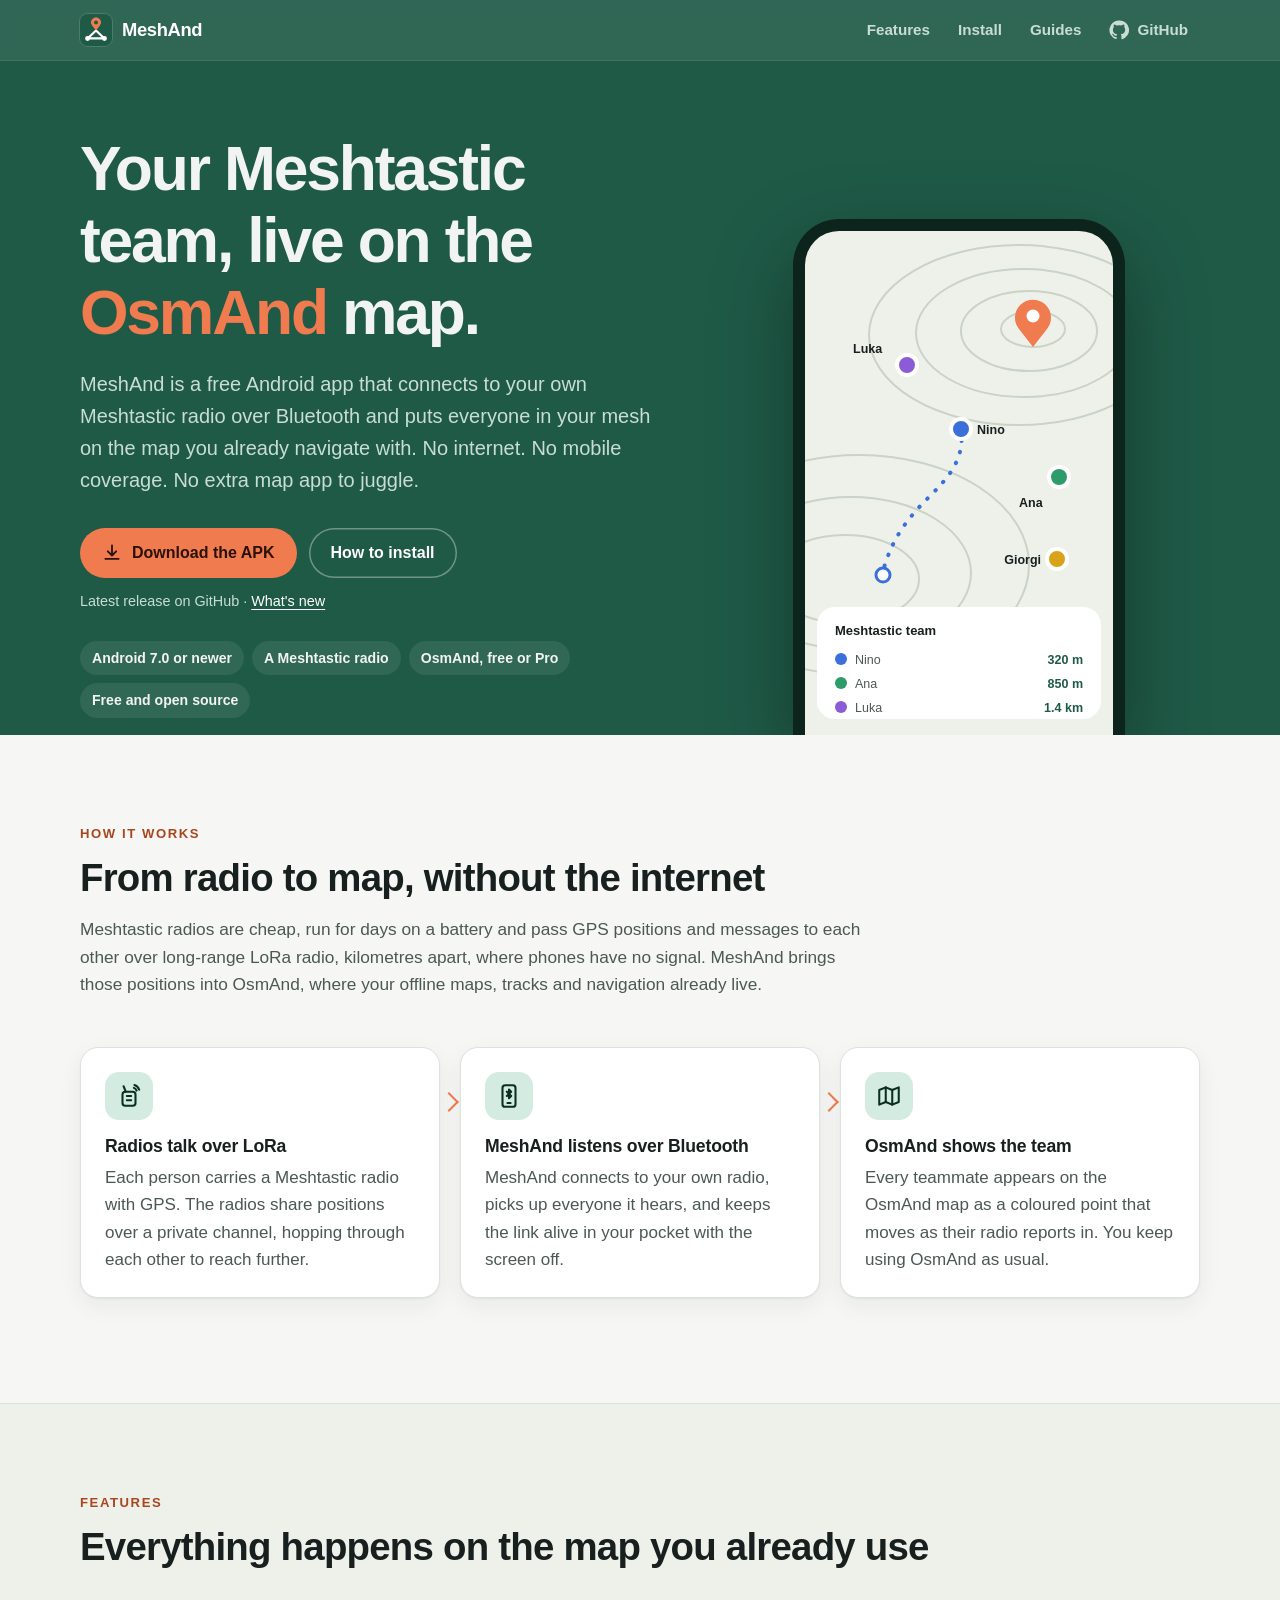
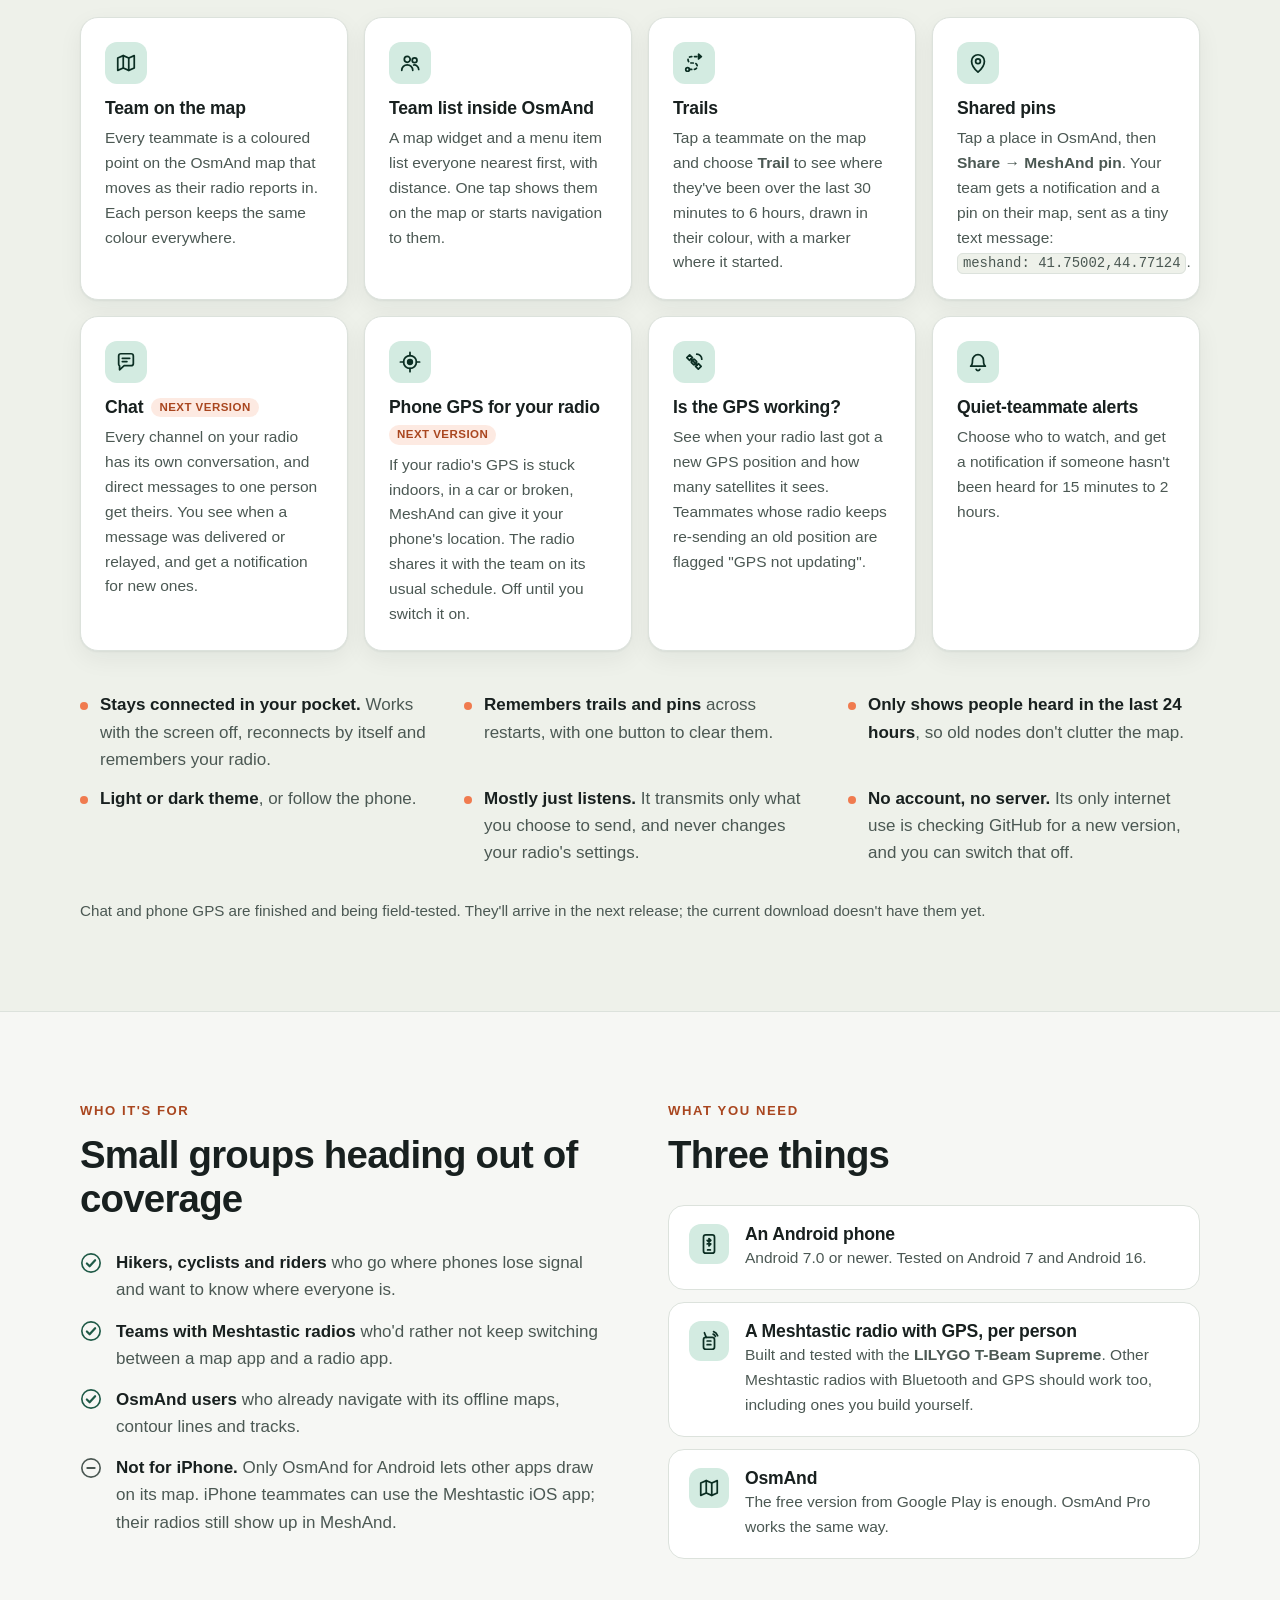
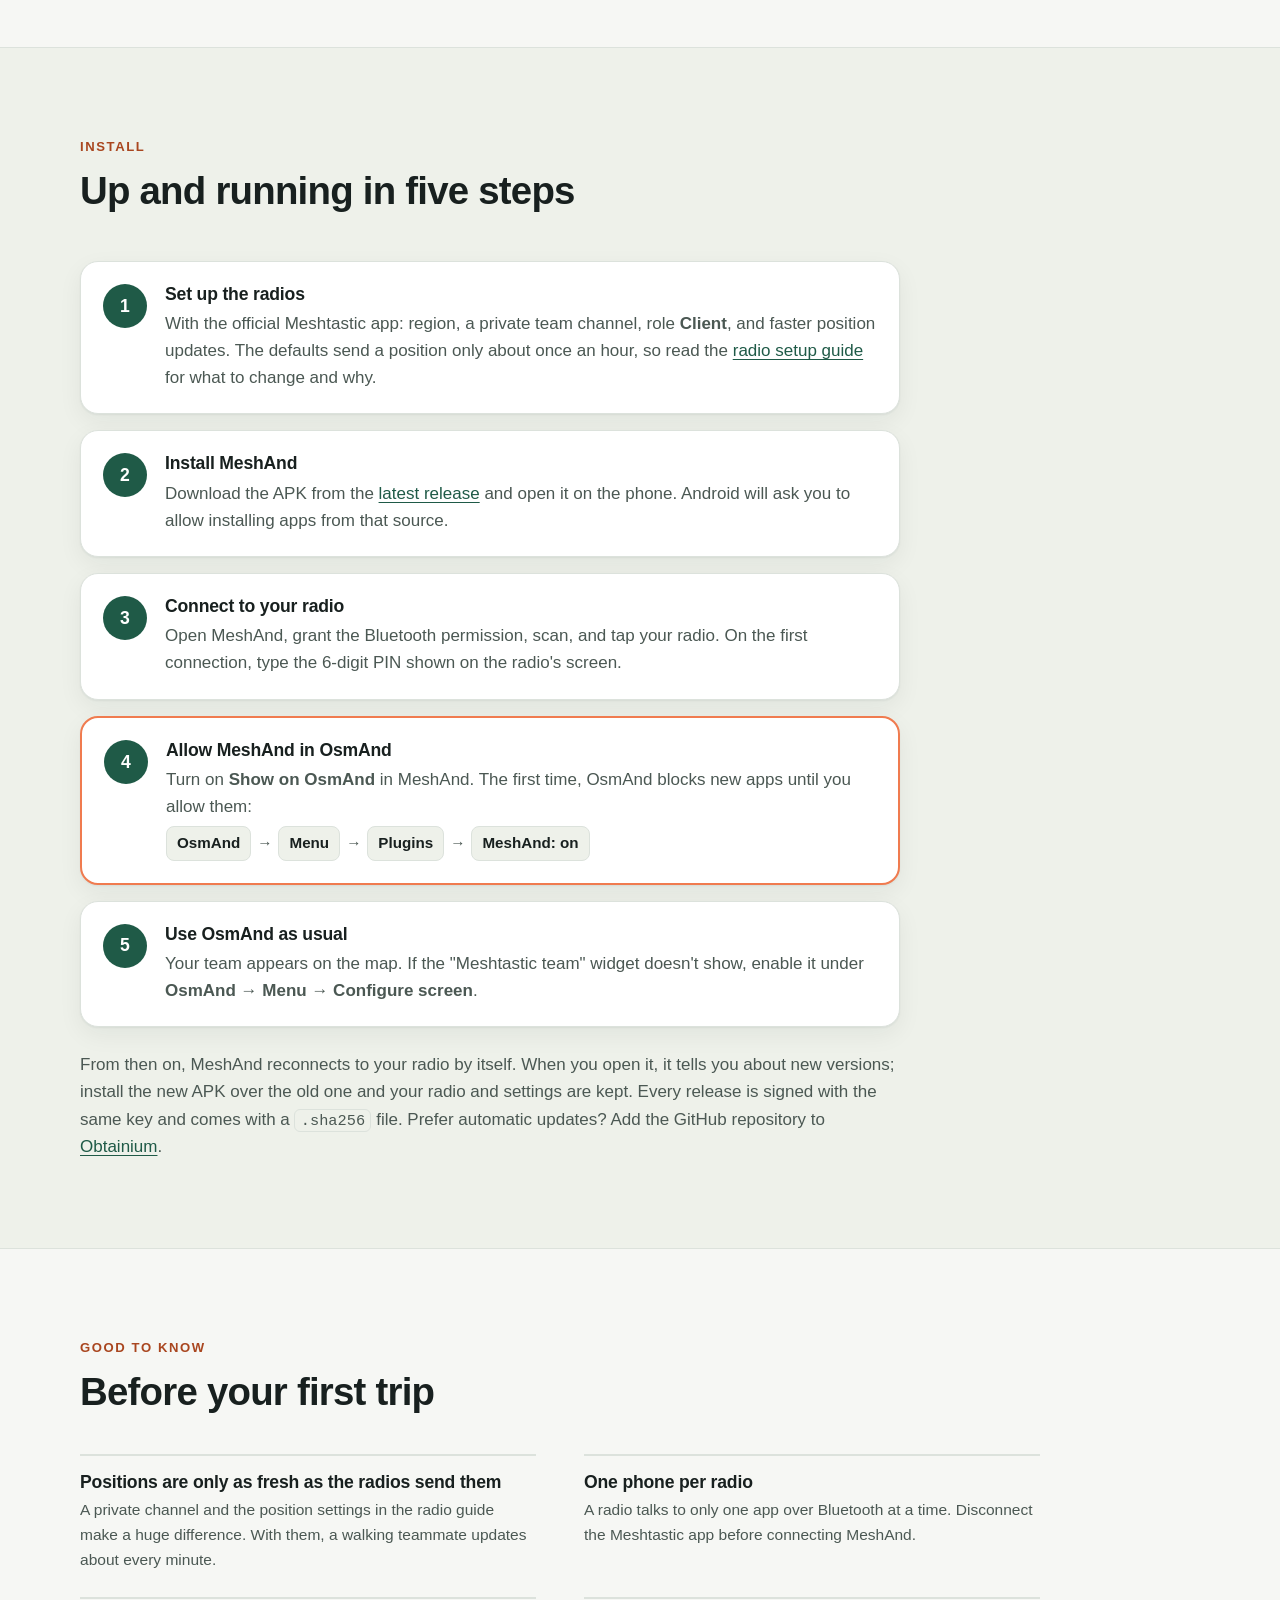
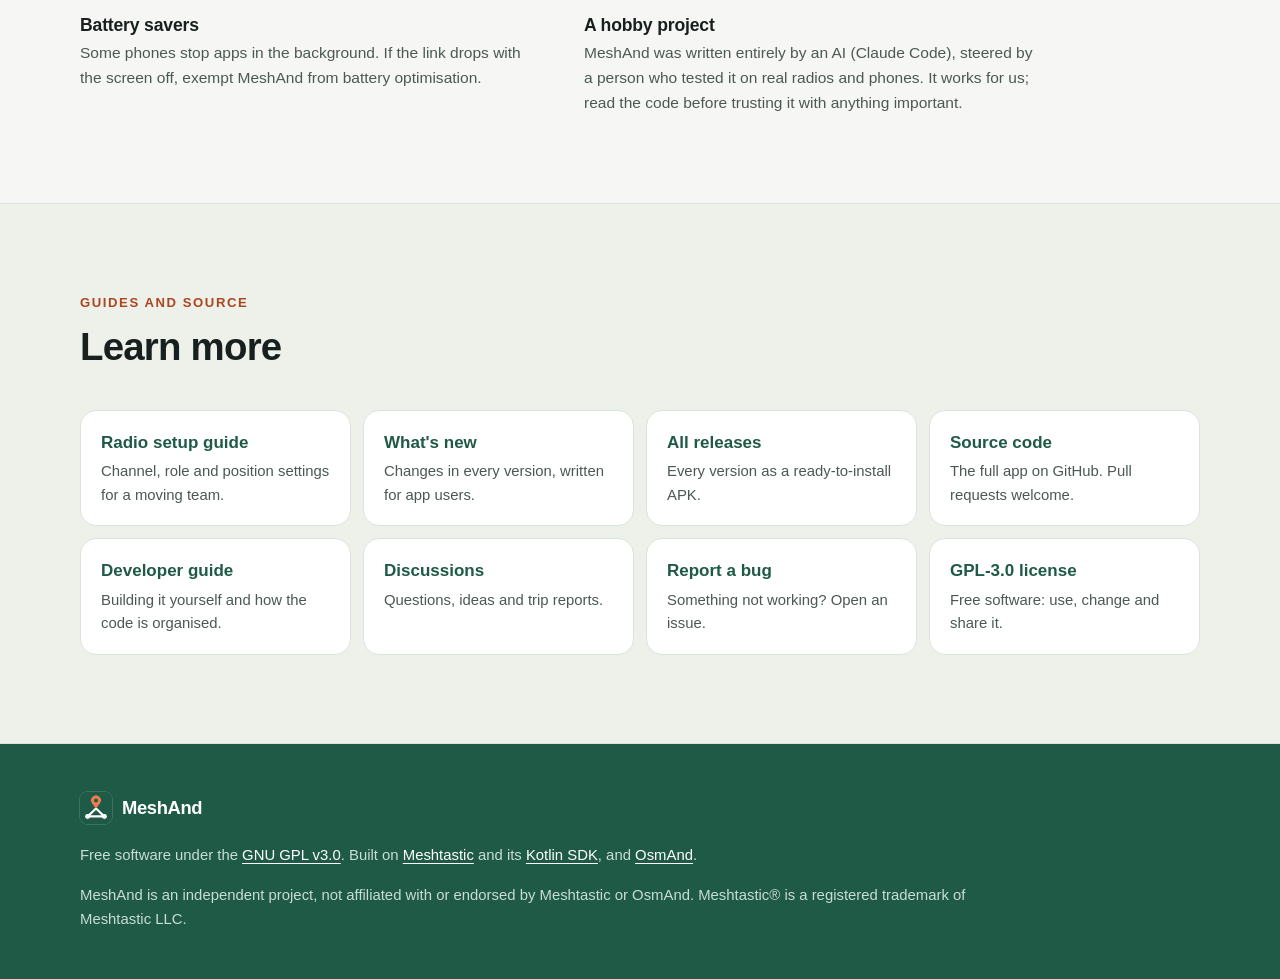
==== site/index.html @ b301c8cd "Add a GitHub Pages project site One static page in site/ for app users: what MeshAnd does, features " ====
<!doctype html>
<html lang="en">
<head>
<meta charset="utf-8">
<meta name="viewport" content="width=device-width, initial-scale=1">
<title>MeshAnd: your Meshtastic team on the OsmAnd map</title>
<meta name="description" content="MeshAnd is a free Android app that connects to your Meshtastic radio over Bluetooth and shows your whole team live on the OsmAnd map. No internet or mobile coverage needed.">
<meta name="theme-color" content="#1F5A47">
<meta name="color-scheme" content="light dark">
<link rel="canonical" href="https://mategogiberidze.github.io/MeshAnd/">
<link rel="icon" type="image/svg+xml" href="data:image/svg+xml,%3Csvg xmlns='http://www.w3.org/2000/svg' viewBox='18 18 72 72'%3E%3Crect x='18' y='18' width='72' height='72' rx='14' fill='%231F5A47'/%3E%3Cpath d='M35 73L54 55L73 73Z' fill='none' stroke='%23fff' stroke-width='5' stroke-linejoin='round'/%3E%3Cpath d='M54 55L45.3 43.7A11 11 0 1 1 62.7 43.7ZM49.5 37a4.5 4.5 0 1 0 9 0a4.5 4.5 0 1 0-9 0Z' fill='%23F07B4F' fill-rule='evenodd'/%3E%3Ccircle cx='35' cy='73' r='5.5' fill='%23fff'/%3E%3Ccircle cx='73' cy='73' r='5.5' fill='%23fff'/%3E%3C/svg%3E">
<meta property="og:type" content="website">
<meta property="og:title" content="MeshAnd: your Meshtastic team on the OsmAnd map">
<meta property="og:description" content="Free Android app: see everyone in your Meshtastic mesh live on the OsmAnd map. No internet or mobile coverage needed.">
<meta property="og:url" content="https://mategogiberidze.github.io/MeshAnd/">
<meta property="og:image" content="https://raw.githubusercontent.com/mategogiberidze/MeshAnd/main/docs/images/social-preview.png">
<meta property="og:image:width" content="1280">
<meta property="og:image:height" content="640">
<meta name="twitter:card" content="summary_large_image">
<style>
:root {
  --pine: #1F5A47;
  --ember: #F07B4F;
  --bg: #F6F7F4;
  --surface: #FFFFFF;
  --surface-2: #EEF1EA;
  --text: #18201F;
  --muted: #4B5853;
  --line: #DCE2DC;
  --accent: #1F5A47;
  --on-accent: #FFFFFF;
  --accent-soft: #D3EBE1;
  --on-accent-soft: #0B2E23;
  --ember-text: #A9461F;
  --hero-bg: #1F5A47;
  --hero-text: #F2F4F3;
  --hero-muted: #C9DDD4;
  --shadow: 0 1px 2px rgb(16 32 26 / .06), 0 8px 24px rgb(16 32 26 / .06);
  color-scheme: light;
}
@media (prefers-color-scheme: dark) {
  :root {
    --bg: #0E1412;
    --surface: #151D1A;
    --surface-2: #1B2521;
    --text: #E8EDEA;
    --muted: #A6B4AE;
    --line: #27332E;
    --accent: #8ED1B5;
    --on-accent: #0B2E23;
    --accent-soft: #1F5A47;
    --on-accent-soft: #D3EBE1;
    --ember-text: #F59A75;
    --hero-bg: #133A2E;
    --hero-text: #F2F4F3;
    --hero-muted: #B7CEC4;
    --shadow: 0 1px 2px rgb(0 0 0 / .3), 0 8px 24px rgb(0 0 0 / .25);
    color-scheme: dark;
  }
}

*, *::before, *::after { box-sizing: border-box; }
html { -webkit-text-size-adjust: 100%; scroll-behavior: smooth; scroll-padding-top: 72px; }
body {
  margin: 0;
  background: var(--bg);
  color: var(--text);
  font: 17px/1.6 ui-sans-serif, -apple-system, BlinkMacSystemFont, "Segoe UI", Roboto, "Helvetica Neue", Arial, sans-serif;
  -webkit-font-smoothing: antialiased;
}
img, svg { display: block; max-width: 100%; }
a { color: var(--accent); text-underline-offset: .18em; }
a:hover { text-decoration-thickness: 2px; }
:focus-visible { outline: 3px solid var(--ember); outline-offset: 3px; border-radius: 6px; }
h1, h2, h3 { line-height: 1.15; letter-spacing: -.02em; margin: 0; }
h2 { font-size: clamp(1.75rem, 1.2rem + 2vw, 2.4rem); font-weight: 800; }
h3 { font-size: 1.1rem; font-weight: 700; letter-spacing: -.01em; }
p { margin: 0; }
code, kbd { font: .9em/1.4 ui-monospace, SFMono-Regular, Menlo, Consolas, monospace; }
code { background: var(--surface-2); border: 1px solid var(--line); border-radius: 6px; padding: .1em .35em; white-space: nowrap; }

.wrap { width: min(1120px, 100% - 32px); margin-inline: auto; }
.skip { position: absolute; left: -999px; top: 8px; background: var(--surface); color: var(--text); padding: 8px 12px; z-index: 10; }
.skip:focus { left: 8px; }

/* Top bar */
.top {
  position: sticky; top: 0; z-index: 5;
  background: color-mix(in srgb, var(--hero-bg) 92%, transparent);
  -webkit-backdrop-filter: saturate(1.4) blur(10px);
  backdrop-filter: saturate(1.4) blur(10px);
  border-bottom: 1px solid rgb(255 255 255 / .08);
}
.top .wrap { display: flex; align-items: center; gap: 20px; height: 60px; }
.brand { display: flex; align-items: center; gap: 10px; color: #fff; text-decoration: none; font-weight: 800; font-size: 1.15rem; letter-spacing: -.02em; }
.brand svg { width: 32px; height: 32px; border-radius: 8px; box-shadow: 0 0 0 1px rgb(255 255 255 / .14); }
.top nav { display: flex; gap: 4px; margin-left: auto; }
.top nav a { color: var(--hero-muted); text-decoration: none; font-size: .95rem; font-weight: 600; padding: 8px 12px; border-radius: 8px; }
.top nav a:hover { color: #fff; background: rgb(255 255 255 / .08); }
.gh { display: inline-flex; align-items: center; gap: 8px; }
.gh svg { width: 20px; height: 20px; }
@media (max-width: 720px) { .top nav a:not(.gh) { display: none; } }

/* Hero */
.hero { background: var(--hero-bg); color: var(--hero-text); overflow: hidden; }
.hero .wrap { display: grid; grid-template-columns: 1.1fr .9fr; gap: 48px; align-items: center; padding-block: 72px 0; }
.hero h1 { font-size: clamp(2.3rem, 1.4rem + 3.6vw, 3.9rem); font-weight: 800; letter-spacing: -.035em; }
.hero h1 .pin { color: var(--ember); }
.hero .lede { margin-top: 20px; font-size: clamp(1.05rem, 1rem + .4vw, 1.25rem); color: var(--hero-muted); max-width: 34em; }
.cta { display: flex; flex-wrap: wrap; gap: 12px; margin-top: 32px; }
.btn {
  display: inline-flex; align-items: center; gap: 10px; min-height: 48px;
  padding: 12px 22px; border-radius: 999px; font-weight: 700; font-size: 1rem; text-decoration: none;
  transition: transform .15s ease, background-color .15s ease;
}
.btn:hover { transform: translateY(-1px); }
.btn svg { width: 20px; height: 20px; flex: none; }
.btn-primary { background: var(--ember); color: #2A1208; }
.btn-primary:hover { background: #F48E68; }
.btn-ghost { color: #fff; box-shadow: inset 0 0 0 1.5px rgb(255 255 255 / .35); }
.btn-ghost:hover { background: rgb(255 255 255 / .08); }
.release-meta { margin-top: 12px; font-size: .9rem; color: var(--hero-muted); min-height: 1.5em; }
.release-meta a { color: #fff; }
.chips { display: flex; flex-wrap: wrap; gap: 8px; margin-top: 28px; padding: 0; list-style: none; }
.chips li { font-size: .88rem; font-weight: 600; padding: 6px 12px; border-radius: 999px; background: rgb(255 255 255 / .08); color: var(--hero-text); }
.phone { align-self: end; justify-self: center; width: min(340px, 100%); filter: drop-shadow(0 30px 40px rgb(0 0 0 / .35)); }
.phone .dot { transform-box: fill-box; transform-origin: center; }
.phone .ring { transform-box: fill-box; transform-origin: center; animation: ping 2.8s ease-out infinite; }
@keyframes ping { from { transform: scale(1); opacity: .55; } to { transform: scale(3.2); opacity: 0; } }
@media (prefers-reduced-motion: reduce) { .phone .ring { animation: none; opacity: 0; } html { scroll-behavior: auto; } .btn { transition: none; } }
@media (max-width: 860px) {
  .hero .wrap { grid-template-columns: 1fr; padding-top: 48px; gap: 40px; }
  .phone { width: min(300px, 82%); }
}

/* Sections */
section { padding-block: 88px; }
@media (max-width: 640px) { section { padding-block: 64px; } }
.eyebrow { font-size: .82rem; font-weight: 800; letter-spacing: .12em; text-transform: uppercase; color: var(--ember-text); margin-bottom: 12px; }
.intro { max-width: 46em; color: var(--muted); margin-top: 16px; font-size: 1.08rem; }

/* How it works */
.flow { display: grid; grid-template-columns: repeat(3, 1fr); gap: 20px; margin-top: 48px; counter-reset: flow; position: relative; }
.flow li { list-style: none; background: var(--surface); border: 1px solid var(--line); border-radius: 18px; padding: 24px; box-shadow: var(--shadow); position: relative; }
.flow .ico { width: 48px; height: 48px; border-radius: 14px; background: var(--accent-soft); color: var(--on-accent-soft); display: grid; place-items: center; margin-bottom: 16px; }
.flow .ico svg { width: 26px; height: 26px; }
.flow p { color: var(--muted); margin-top: 8px; }
.flow li:not(:last-child)::after {
  content: ""; position: absolute; top: 47px; right: -17px; width: 14px; height: 14px;
  border-top: 2.5px solid var(--ember); border-right: 2.5px solid var(--ember); transform: rotate(45deg);
}
.flow { padding: 0; }
@media (max-width: 860px) {
  .flow { grid-template-columns: 1fr; }
  .flow li:not(:last-child)::after { top: auto; bottom: -17px; right: 50%; transform: translateX(50%) rotate(135deg); }
}

/* Features */
.alt { background: var(--surface-2); border-block: 1px solid var(--line); }
.grid { display: grid; grid-template-columns: repeat(auto-fill, minmax(250px, 1fr)); gap: 16px; margin-top: 48px; }
.card { background: var(--surface); border: 1px solid var(--line); border-radius: 18px; padding: 24px; box-shadow: var(--shadow); }
.card .ico { width: 42px; height: 42px; border-radius: 12px; display: grid; place-items: center; margin-bottom: 14px; background: var(--accent-soft); color: var(--on-accent-soft); }
.card .ico svg { width: 22px; height: 22px; }
.card p { color: var(--muted); margin-top: 8px; font-size: .97rem; }
.card h3 { display: flex; flex-wrap: wrap; align-items: center; gap: 8px; }
.badge { font-size: .72rem; font-weight: 800; letter-spacing: .04em; text-transform: uppercase; padding: 3px 8px; border-radius: 999px; color: var(--ember-text); background: color-mix(in srgb, var(--ember) 16%, transparent); }
.also { margin-top: 40px; display: grid; grid-template-columns: repeat(auto-fill, minmax(300px, 1fr)); gap: 12px 32px; padding: 0; }
.also li { list-style: none; display: flex; gap: 12px; color: var(--muted); }
.also li::before { content: ""; flex: none; width: 8px; height: 8px; margin-top: .62em; border-radius: 50%; background: var(--ember); }
.also b { color: var(--text); }
.note { margin-top: 32px; font-size: .95rem; color: var(--muted); }

/* Who / requirements */
.two { display: grid; grid-template-columns: 1fr 1fr; gap: 56px; }
@media (max-width: 860px) { .two { grid-template-columns: 1fr; gap: 56px; } }
.ticks { margin: 28px 0 0; padding: 0; display: grid; gap: 14px; }
.ticks li { list-style: none; display: flex; gap: 14px; }
.ticks svg { flex: none; width: 22px; height: 22px; margin-top: .15em; color: var(--accent); }
.ticks .no svg { color: var(--muted); }
.ticks span { color: var(--muted); }
.ticks b { color: var(--text); }
.needs { margin-top: 28px; display: grid; gap: 12px; }
.need { display: flex; gap: 16px; align-items: flex-start; background: var(--surface); border: 1px solid var(--line); border-radius: 16px; padding: 18px 20px; }
.need .ico { flex: none; width: 40px; height: 40px; border-radius: 12px; display: grid; place-items: center; background: var(--accent-soft); color: var(--on-accent-soft); }
.need .ico svg { width: 22px; height: 22px; }
.need p { color: var(--muted); font-size: .97rem; margin-top: 2px; }

/* Install */
.steps { margin: 48px 0 0; padding: 0; display: grid; gap: 16px; counter-reset: step; max-width: 820px; }
.steps > li { list-style: none; counter-increment: step; display: grid; grid-template-columns: 44px 1fr; gap: 18px; background: var(--surface); border: 1px solid var(--line); border-radius: 18px; padding: 22px; box-shadow: var(--shadow); }
.steps > li::before { content: counter(step); width: 44px; height: 44px; border-radius: 50%; display: grid; place-items: center; font-weight: 800; font-size: 1.1rem; background: var(--accent); color: var(--on-accent); }
.steps p { color: var(--muted); margin-top: 6px; }
.steps .key { border: 2px solid var(--ember); }
.path { display: inline-flex; flex-wrap: wrap; align-items: center; gap: 6px; margin-top: 12px; font-weight: 700; font-size: .95rem; }
.path span { background: var(--surface-2); border: 1px solid var(--line); border-radius: 8px; padding: 4px 10px; color: var(--text); }
.path i { font-style: normal; color: var(--muted); }
.after { margin-top: 24px; color: var(--muted); max-width: 820px; }

/* Good to know */
.know { display: grid; grid-template-columns: repeat(2, 1fr); gap: 24px 48px; margin-top: 40px; max-width: 960px; }
@media (max-width: 720px) { .know { grid-template-columns: 1fr; } }
.know div { border-top: 2px solid var(--line); padding-top: 16px; }
.know p { color: var(--muted); margin-top: 6px; font-size: .97rem; }

/* Links */
.links { display: grid; grid-template-columns: repeat(auto-fill, minmax(240px, 1fr)); gap: 12px; margin-top: 40px; }
.links a { display: block; text-decoration: none; background: var(--surface); border: 1px solid var(--line); border-radius: 16px; padding: 18px 20px; color: var(--text); transition: border-color .15s ease, transform .15s ease; }
.links a:hover { border-color: var(--accent); transform: translateY(-1px); }
.links b { display: block; color: var(--accent); }
.links span { display: block; color: var(--muted); font-size: .93rem; margin-top: 4px; }

/* Footer */
footer { background: var(--hero-bg); color: var(--hero-muted); padding-block: 48px; font-size: .93rem; }
footer .wrap { display: grid; gap: 16px; }
footer a { color: #fff; }
footer .brand { margin-bottom: 4px; }
footer p { max-width: 60em; }
</style>
</head>
<body>
<a class="skip" href="#main">Skip to content</a>

<svg width="0" height="0" style="position:absolute" aria-hidden="true">
  <symbol id="logo" viewBox="18 18 72 72">
    <rect x="18" y="18" width="72" height="72" fill="#1F5A47"/>
    <path d="M35 73L54 55L73 73Z" fill="none" stroke="#fff" stroke-width="5" stroke-linecap="round" stroke-linejoin="round"/>
    <path d="M54 55L45.3 43.7A11 11 0 1 1 62.7 43.7ZM49.5 37a4.5 4.5 0 1 0 9 0a4.5 4.5 0 1 0 -9 0Z" fill="#F07B4F" fill-rule="evenodd"/>
    <circle cx="35" cy="73" r="5.5" fill="#fff"/><circle cx="73" cy="73" r="5.5" fill="#fff"/>
  </symbol>
  <symbol id="i-github" viewBox="0 0 24 24"><path fill="currentColor" d="M12 .5a11.5 11.5 0 0 0-3.64 22.41c.58.1.79-.25.79-.56v-2c-3.2.7-3.88-1.37-3.88-1.37-.53-1.33-1.28-1.69-1.28-1.69-1.05-.71.08-.7.08-.7 1.16.08 1.77 1.19 1.77 1.19 1.03 1.77 2.7 1.26 3.36.96.1-.75.4-1.26.73-1.55-2.55-.29-5.24-1.28-5.24-5.68 0-1.26.45-2.28 1.19-3.08-.12-.29-.52-1.46.11-3.05 0 0 .97-.31 3.17 1.18a11 11 0 0 1 5.77 0c2.2-1.49 3.17-1.18 3.17-1.18.63 1.59.23 2.76.11 3.05.74.8 1.19 1.82 1.19 3.08 0 4.41-2.69 5.38-5.26 5.67.41.36.78 1.06.78 2.14v3.17c0 .31.21.67.8.56A11.5 11.5 0 0 0 12 .5Z"/></symbol>
  <symbol id="i-download" viewBox="0 0 24 24" fill="none" stroke="currentColor" stroke-width="2.2" stroke-linecap="round" stroke-linejoin="round"><path d="M12 3v12m0 0-5-5m5 5 5-5M4 19h16"/></symbol>
  <symbol id="i-radio" viewBox="0 0 24 24" fill="none" stroke="currentColor" stroke-width="1.9" stroke-linecap="round" stroke-linejoin="round"><rect x="6" y="8" width="12" height="13" rx="2.5"/><path d="M9 8 7 3M10 12h4M10 16h4"/><path d="M16.5 4.5a4 4 0 0 1 2.5 2.5M17 1.8a7 7 0 0 1 4.4 4.4"/></symbol>
  <symbol id="i-phone" viewBox="0 0 24 24" fill="none" stroke="currentColor" stroke-width="1.9" stroke-linecap="round" stroke-linejoin="round"><rect x="6" y="2" width="12" height="20" rx="2.5"/><path d="M10.5 18.5h3"/><path d="m10 8 4 4-2 2V6l2 2-4 4"/></symbol>
  <symbol id="i-map" viewBox="0 0 24 24" fill="none" stroke="currentColor" stroke-width="1.9" stroke-linecap="round" stroke-linejoin="round"><path d="m9 4-6 2.5v13.5l6-2.5 6 2.5 6-2.5V4l-6 2.5L9 4Z"/><path d="M9 4v13.5M15 6.5V20"/></symbol>
  <symbol id="i-team" viewBox="0 0 24 24" fill="none" stroke="currentColor" stroke-width="1.9" stroke-linecap="round" stroke-linejoin="round"><circle cx="9" cy="8" r="3.2"/><path d="M3 20a6 6 0 0 1 12 0"/><circle cx="17" cy="9" r="2.6"/><path d="M16 14.2a5 5 0 0 1 5.5 4.8"/></symbol>
  <symbol id="i-trail" viewBox="0 0 24 24" fill="none" stroke="currentColor" stroke-width="1.9" stroke-linecap="round" stroke-linejoin="round"><circle cx="5" cy="19" r="2"/><path d="M7 19h5a3.5 3.5 0 0 0 0-7H9a3.5 3.5 0 0 1 0-7h8" stroke-dasharray="2.5 3"/><path d="M17 2.5v5l3-2.5-3-2.5Z" fill="currentColor"/></symbol>
  <symbol id="i-pin" viewBox="0 0 24 24" fill="none" stroke="currentColor" stroke-width="1.9" stroke-linecap="round" stroke-linejoin="round"><path d="M12 22s7-6.2 7-12a7 7 0 1 0-14 0c0 5.8 7 12 7 12Z"/><circle cx="12" cy="10" r="2.6"/></symbol>
  <symbol id="i-chat" viewBox="0 0 24 24" fill="none" stroke="currentColor" stroke-width="1.9" stroke-linecap="round" stroke-linejoin="round"><path d="M4 5.5A2.5 2.5 0 0 1 6.5 3h11A2.5 2.5 0 0 1 20 5.5v8a2.5 2.5 0 0 1-2.5 2.5H10l-5 4.5V16.4A2.5 2.5 0 0 1 4 14.5v-9Z"/><path d="M8 8h8M8 11.5h5"/></symbol>
  <symbol id="i-locate" viewBox="0 0 24 24" fill="none" stroke="currentColor" stroke-width="1.9" stroke-linecap="round" stroke-linejoin="round"><circle cx="12" cy="12" r="7"/><circle cx="12" cy="12" r="2.5" fill="currentColor"/><path d="M12 1.5V5M12 19v3.5M1.5 12H5M19 12h3.5"/></symbol>
  <symbol id="i-sat" viewBox="0 0 24 24" fill="none" stroke="currentColor" stroke-width="1.9" stroke-linecap="round" stroke-linejoin="round"><path d="m8.5 8.5 7 7"/><rect x="9.6" y="9.6" width="4.8" height="4.8" rx="1" transform="rotate(45 12 12)"/><path d="m4.2 7.3 3.1-3.1 3 3-3.1 3.1zM13.7 16.8l3.1-3.1 3 3-3.1 3.1z"/><path d="M15 3.5a5.5 5.5 0 0 1 5.5 5.5"/></symbol>
  <symbol id="i-bell" viewBox="0 0 24 24" fill="none" stroke="currentColor" stroke-width="1.9" stroke-linecap="round" stroke-linejoin="round"><path d="M6 10a6 6 0 1 1 12 0c0 5 2 6.5 2 6.5H4S6 15 6 10Z"/><path d="M10 20a2.2 2.2 0 0 0 4 0"/></symbol>
  <symbol id="i-check" viewBox="0 0 24 24" fill="none" stroke="currentColor" stroke-width="2.4" stroke-linecap="round" stroke-linejoin="round"><circle cx="12" cy="12" r="10" stroke-width="1.8"/><path d="m7.5 12.5 3 3 6-6.5"/></symbol>
  <symbol id="i-minus" viewBox="0 0 24 24" fill="none" stroke="currentColor" stroke-width="2.2" stroke-linecap="round"><circle cx="12" cy="12" r="10" stroke-width="1.8"/><path d="M8 12h8"/></symbol>
</svg>

<header class="top">
  <div class="wrap">
    <a class="brand" href="#top" aria-label="MeshAnd home"><svg aria-hidden="true"><use href="#logo"/></svg>MeshAnd</a>
    <nav aria-label="Main">
      <a href="#features">Features</a>
      <a href="#install">Install</a>
      <a href="#docs">Guides</a>
      <a class="gh" href="https://github.com/mategogiberidze/MeshAnd"><svg aria-hidden="true"><use href="#i-github"/></svg>GitHub</a>
    </nav>
  </div>
</header>

<main id="main">
  <div class="hero" id="top">
    <div class="wrap">
      <div class="hero-copy">
        <h1>Your Meshtastic team, live on the <span class="pin">OsmAnd</span> map.</h1>
        <p class="lede">MeshAnd is a free Android app that connects to your own Meshtastic radio over
          Bluetooth and puts everyone in your mesh on the map you already navigate with.
          No internet. No mobile coverage. No extra map app to juggle.</p>
        <div class="cta">
          <a class="btn btn-primary" id="download" href="https://github.com/mategogiberidze/MeshAnd/releases/latest">
            <svg aria-hidden="true"><use href="#i-download"/></svg><span>Download the APK</span></a>
          <a class="btn btn-ghost" href="#install">How to install</a>
        </div>
        <p class="release-meta" id="release-meta">Latest release on GitHub · <a href="https://github.com/mategogiberidze/MeshAnd/blob/main/CHANGELOG.md">What's new</a></p>
        <ul class="chips" aria-label="Requirements">
          <li>Android 7.0 or newer</li>
          <li>A Meshtastic radio</li>
          <li>OsmAnd, free or Pro</li>
          <li>Free and open source</li>
        </ul>
      </div>

      <svg class="phone" viewBox="0 0 340 520" role="img" aria-label="A phone showing four teammates as coloured dots on a topographic map, one with a dotted trail, and a shared pin.">
        <defs>
          <clipPath id="screen"><rect x="16" y="16" width="308" height="540" rx="34"/></clipPath>
        </defs>
        <rect x="4" y="4" width="332" height="560" rx="46" fill="#0D241C"/>
        <g clip-path="url(#screen)">
          <rect x="16" y="16" width="308" height="540" fill="#EEF1EA"/>
          <g fill="none" stroke="#C9D3C6" stroke-width="2">
            <ellipse cx="230" cy="120" rx="150" ry="90"/>
            <ellipse cx="235" cy="118" rx="108" ry="64"/>
            <ellipse cx="240" cy="116" rx="68" ry="40"/>
            <ellipse cx="244" cy="114" rx="32" ry="18"/>
            <ellipse cx="70" cy="350" rx="170" ry="110"/>
            <ellipse cx="62" cy="358" rx="120" ry="76"/>
            <ellipse cx="56" cy="364" rx="74" ry="44"/>
          </g>
          <path d="M172 214C176 244 160 262 140 282 122 300 104 320 94 356" fill="none" stroke="#3B6FD9" stroke-width="4" stroke-linecap="round" stroke-dasharray="0.5 11"/>
          <circle cx="94" cy="360" r="7" fill="#fff" stroke="#3B6FD9" stroke-width="3"/>
          <path d="M244 132 230 114A18 18 0 1 1 258 114Z" fill="#F07B4F"/>
          <circle cx="244" cy="101" r="6.5" fill="#fff"/>
          <circle class="ring" cx="172" cy="214" r="9" fill="#3B6FD9"/>
          <circle class="dot" cx="172" cy="214" r="10" fill="#3B6FD9" stroke="#fff" stroke-width="4"/>
          <circle class="dot" cx="118" cy="150" r="10" fill="#8B5CD6" stroke="#fff" stroke-width="4"/>
          <circle class="dot" cx="270" cy="262" r="10" fill="#2E9B6A" stroke="#fff" stroke-width="4"/>
          <circle class="dot" cx="268" cy="344" r="10" fill="#D9A21B" stroke="#fff" stroke-width="4"/>
          <g font-family="ui-sans-serif, -apple-system, 'Segoe UI', Roboto, Arial, sans-serif" font-size="12.5" font-weight="700" fill="#18201F">
            <text x="188" y="219">Nino</text>
            <text x="64" y="138">Luka</text>
            <text x="230" y="292">Ana</text>
            <text x="252" y="349" text-anchor="end">Giorgi</text>
          </g>
          <g transform="translate(28 392)">
            <rect width="284" height="112" rx="18" fill="#fff"/>
            <text x="18" y="28" font-family="ui-sans-serif, -apple-system, 'Segoe UI', Roboto, Arial, sans-serif" font-size="13" font-weight="800" fill="#18201F">Meshtastic team</text>
            <g font-family="ui-sans-serif, -apple-system, 'Segoe UI', Roboto, Arial, sans-serif" font-size="12.5" fill="#4B5853">
              <circle cx="24" cy="52" r="6" fill="#3B6FD9"/><text x="38" y="56.5">Nino</text><text x="266" y="56.5" text-anchor="end" font-weight="700" fill="#1F5A47">320 m</text>
              <circle cx="24" cy="76" r="6" fill="#2E9B6A"/><text x="38" y="80.5">Ana</text><text x="266" y="80.5" text-anchor="end" font-weight="700" fill="#1F5A47">850 m</text>
              <circle cx="24" cy="100" r="6" fill="#8B5CD6"/><text x="38" y="104.5">Luka</text><text x="266" y="104.5" text-anchor="end" font-weight="700" fill="#1F5A47">1.4 km</text>
            </g>
          </g>
        </g>
      </svg>
    </div>
  </div>

  <section id="how">
    <div class="wrap">
      <p class="eyebrow">How it works</p>
      <h2>From radio to map, without the internet</h2>
      <p class="intro">Meshtastic radios are cheap, run for days on a battery and pass GPS positions and
        messages to each other over long-range LoRa radio, kilometres apart, where phones have no
        signal. MeshAnd brings those positions into OsmAnd, where your offline maps, tracks and
        navigation already live.</p>
      <ol class="flow">
        <li>
          <div class="ico"><svg aria-hidden="true"><use href="#i-radio"/></svg></div>
          <h3>Radios talk over LoRa</h3>
          <p>Each person carries a Meshtastic radio with GPS. The radios share positions over a
            private channel, hopping through each other to reach further.</p>
        </li>
        <li>
          <div class="ico"><svg aria-hidden="true"><use href="#i-phone"/></svg></div>
          <h3>MeshAnd listens over Bluetooth</h3>
          <p>MeshAnd connects to your own radio, picks up everyone it hears, and keeps the link alive
            in your pocket with the screen off.</p>
        </li>
        <li>
          <div class="ico"><svg aria-hidden="true"><use href="#i-map"/></svg></div>
          <h3>OsmAnd shows the team</h3>
          <p>Every teammate appears on the OsmAnd map as a coloured point that moves as their radio
            reports in. You keep using OsmAnd as usual.</p>
        </li>
      </ol>
    </div>
  </section>

  <section id="features" class="alt">
    <div class="wrap">
      <p class="eyebrow">Features</p>
      <h2>Everything happens on the map you already use</h2>
      <div class="grid">
        <article class="card">
          <div class="ico"><svg aria-hidden="true"><use href="#i-map"/></svg></div>
          <h3>Team on the map</h3>
          <p>Every teammate is a coloured point on the OsmAnd map that moves as their radio reports
            in. Each person keeps the same colour everywhere.</p>
        </article>
        <article class="card">
          <div class="ico"><svg aria-hidden="true"><use href="#i-team"/></svg></div>
          <h3>Team list inside OsmAnd</h3>
          <p>A map widget and a menu item list everyone nearest first, with distance. One tap shows
            them on the map or starts navigation to them.</p>
        </article>
        <article class="card">
          <div class="ico"><svg aria-hidden="true"><use href="#i-trail"/></svg></div>
          <h3>Trails</h3>
          <p>Tap a teammate on the map and choose <b>Trail</b> to see where they've been over the
            last 30 minutes to 6 hours, drawn in their colour, with a marker where it started.</p>
        </article>
        <article class="card">
          <div class="ico"><svg aria-hidden="true"><use href="#i-pin"/></svg></div>
          <h3>Shared pins</h3>
          <p>Tap a place in OsmAnd, then <b>Share → MeshAnd pin</b>. Your team gets a notification
            and a pin on their map, sent as a tiny text message: <code>meshand: 41.75002,44.77124</code>.</p>
        </article>
        <article class="card">
          <div class="ico"><svg aria-hidden="true"><use href="#i-chat"/></svg></div>
          <h3>Chat <span class="badge">Next version</span></h3>
          <p>Every channel on your radio has its own conversation, and direct messages to one person
            get theirs. You see when a message was delivered or relayed, and get a notification for
            new ones.</p>
        </article>
        <article class="card">
          <div class="ico"><svg aria-hidden="true"><use href="#i-locate"/></svg></div>
          <h3>Phone GPS for your radio <span class="badge">Next version</span></h3>
          <p>If your radio's GPS is stuck indoors, in a car or broken, MeshAnd can give it your
            phone's location. The radio shares it with the team on its usual schedule. Off until you
            switch it on.</p>
        </article>
        <article class="card">
          <div class="ico"><svg aria-hidden="true"><use href="#i-sat"/></svg></div>
          <h3>Is the GPS working?</h3>
          <p>See when your radio last got a new GPS position and how many satellites it sees.
            Teammates whose radio keeps re-sending an old position are flagged "GPS not updating".</p>
        </article>
        <article class="card">
          <div class="ico"><svg aria-hidden="true"><use href="#i-bell"/></svg></div>
          <h3>Quiet-teammate alerts</h3>
          <p>Choose who to watch, and get a notification if someone hasn't been heard for
            15 minutes to 2 hours.</p>
        </article>
      </div>
      <ul class="also">
        <li><span><b>Stays connected in your pocket.</b> Works with the screen off, reconnects by
          itself and remembers your radio.</span></li>
        <li><span><b>Remembers trails and pins</b> across restarts, with one button to clear them.</span></li>
        <li><span><b>Only shows people heard in the last 24 hours</b>, so old nodes don't clutter
          the map.</span></li>
        <li><span><b>Light or dark theme</b>, or follow the phone.</span></li>
        <li><span><b>Mostly just listens.</b> It transmits only what you choose to send, and never
          changes your radio's settings.</span></li>
        <li><span><b>No account, no server.</b> Its only internet use is checking GitHub for a new
          version, and you can switch that off.</span></li>
      </ul>
      <p class="note">Chat and phone GPS are finished and being field-tested. They'll arrive in the
        next release; the current download doesn't have them yet.</p>
    </div>
  </section>

  <section id="who">
    <div class="wrap two">
      <div>
        <p class="eyebrow">Who it's for</p>
        <h2>Small groups heading out of coverage</h2>
        <ul class="ticks">
          <li><svg aria-hidden="true"><use href="#i-check"/></svg><span><b>Hikers, cyclists and
            riders</b> who go where phones lose signal and want to know where everyone is.</span></li>
          <li><svg aria-hidden="true"><use href="#i-check"/></svg><span><b>Teams with Meshtastic
            radios</b> who'd rather not keep switching between a map app and a radio app.</span></li>
          <li><svg aria-hidden="true"><use href="#i-check"/></svg><span><b>OsmAnd users</b> who
            already navigate with its offline maps, contour lines and tracks.</span></li>
          <li class="no"><svg aria-hidden="true"><use href="#i-minus"/></svg><span><b>Not for
            iPhone.</b> Only OsmAnd for Android lets other apps draw on its map. iPhone teammates
            can use the Meshtastic iOS app; their radios still show up in MeshAnd.</span></li>
        </ul>
      </div>
      <div id="requirements">
        <p class="eyebrow">What you need</p>
        <h2>Three things</h2>
        <div class="needs">
          <div class="need">
            <div class="ico"><svg aria-hidden="true"><use href="#i-phone"/></svg></div>
            <div><h3>An Android phone</h3>
              <p>Android 7.0 or newer. Tested on Android 7 and Android 16.</p></div>
          </div>
          <div class="need">
            <div class="ico"><svg aria-hidden="true"><use href="#i-radio"/></svg></div>
            <div><h3>A Meshtastic radio with GPS, per person</h3>
              <p>Built and tested with the <b>LILYGO T-Beam Supreme</b>. Other Meshtastic radios
                with Bluetooth and GPS should work too, including ones you build yourself.</p></div>
          </div>
          <div class="need">
            <div class="ico"><svg aria-hidden="true"><use href="#i-map"/></svg></div>
            <div><h3>OsmAnd</h3>
              <p>The free version from Google Play is enough. OsmAnd Pro works the same way.</p></div>
          </div>
        </div>
      </div>
    </div>
  </section>

  <section id="install" class="alt">
    <div class="wrap">
      <p class="eyebrow">Install</p>
      <h2>Up and running in five steps</h2>
      <ol class="steps">
        <li><div>
          <h3>Set up the radios</h3>
          <p>With the official Meshtastic app: region, a private team channel, role <b>Client</b>,
            and faster position updates. The defaults send a position only about once an hour, so
            read the <a href="https://github.com/mategogiberidze/MeshAnd/blob/main/docs/radio-setup.md">radio setup guide</a>
            for what to change and why.</p>
        </div></li>
        <li><div>
          <h3>Install MeshAnd</h3>
          <p>Download the APK from the <a href="https://github.com/mategogiberidze/MeshAnd/releases/latest">latest release</a>
            and open it on the phone. Android will ask you to allow installing apps from that source.</p>
        </div></li>
        <li><div>
          <h3>Connect to your radio</h3>
          <p>Open MeshAnd, grant the Bluetooth permission, scan, and tap your radio. On the first
            connection, type the 6-digit PIN shown on the radio's screen.</p>
        </div></li>
        <li class="key"><div>
          <h3>Allow MeshAnd in OsmAnd</h3>
          <p>Turn on <b>Show on OsmAnd</b> in MeshAnd. The first time, OsmAnd blocks new apps until
            you allow them:</p>
          <p class="path" aria-label="OsmAnd, Menu, Plugins, switch MeshAnd on"><span>OsmAnd</span><i>→</i><span>Menu</span><i>→</i><span>Plugins</span><i>→</i><span>MeshAnd: on</span></p>
        </div></li>
        <li><div>
          <h3>Use OsmAnd as usual</h3>
          <p>Your team appears on the map. If the "Meshtastic team" widget doesn't show, enable it
            under <b>OsmAnd → Menu → Configure screen</b>.</p>
        </div></li>
      </ol>
      <p class="after">From then on, MeshAnd reconnects to your radio by itself. When you open it,
        it tells you about new versions; install the new APK over the old one and your radio and
        settings are kept. Every release is signed with the same key and comes with a
        <code>.sha256</code> file. Prefer automatic updates? Add the GitHub repository to
        <a href="https://github.com/ImranR98/Obtainium">Obtainium</a>.</p>
    </div>
  </section>

  <section id="good-to-know">
    <div class="wrap">
      <p class="eyebrow">Good to know</p>
      <h2>Before your first trip</h2>
      <div class="know">
        <div><h3>Positions are only as fresh as the radios send them</h3>
          <p>A private channel and the position settings in the radio guide make a huge difference.
            With them, a walking teammate updates about every minute.</p></div>
        <div><h3>One phone per radio</h3>
          <p>A radio talks to only one app over Bluetooth at a time. Disconnect the Meshtastic app
            before connecting MeshAnd.</p></div>
        <div><h3>Battery savers</h3>
          <p>Some phones stop apps in the background. If the link drops with the screen off, exempt
            MeshAnd from battery optimisation.</p></div>
        <div><h3>A hobby project</h3>
          <p>MeshAnd was written entirely by an AI (Claude Code), steered by a person who tested it
            on real radios and phones. It works for us; read the code before trusting it with
            anything important.</p></div>
      </div>
    </div>
  </section>

  <section id="docs" class="alt">
    <div class="wrap">
      <p class="eyebrow">Guides and source</p>
      <h2>Learn more</h2>
      <div class="links">
        <a href="https://github.com/mategogiberidze/MeshAnd/blob/main/docs/radio-setup.md"><b>Radio setup guide</b><span>Channel, role and position settings for a moving team.</span></a>
        <a href="https://github.com/mategogiberidze/MeshAnd/blob/main/CHANGELOG.md"><b>What's new</b><span>Changes in every version, written for app users.</span></a>
        <a href="https://github.com/mategogiberidze/MeshAnd/releases"><b>All releases</b><span>Every version as a ready-to-install APK.</span></a>
        <a href="https://github.com/mategogiberidze/MeshAnd"><b>Source code</b><span>The full app on GitHub. Pull requests welcome.</span></a>
        <a href="https://github.com/mategogiberidze/MeshAnd/blob/main/docs/development.md"><b>Developer guide</b><span>Building it yourself and how the code is organised.</span></a>
        <a href="https://github.com/mategogiberidze/MeshAnd/discussions"><b>Discussions</b><span>Questions, ideas and trip reports.</span></a>
        <a href="https://github.com/mategogiberidze/MeshAnd/issues/new/choose"><b>Report a bug</b><span>Something not working? Open an issue.</span></a>
        <a href="https://github.com/mategogiberidze/MeshAnd/blob/main/LICENSE"><b>GPL-3.0 license</b><span>Free software: use, change and share it.</span></a>
      </div>
    </div>
  </section>
</main>

<footer>
  <div class="wrap">
    <a class="brand" href="#top"><svg aria-hidden="true"><use href="#logo"/></svg>MeshAnd</a>
    <p>Free software under the <a href="https://github.com/mategogiberidze/MeshAnd/blob/main/LICENSE">GNU GPL v3.0</a>.
      Built on <a href="https://meshtastic.org">Meshtastic</a> and its
      <a href="https://github.com/meshtastic/meshtastic-sdk">Kotlin SDK</a>, and
      <a href="https://osmand.net">OsmAnd</a>.</p>
    <p>MeshAnd is an independent project, not affiliated with or endorsed by Meshtastic or OsmAnd.
      Meshtastic® is a registered trademark of Meshtastic LLC.</p>
  </div>
</footer>

<script>
// Show the latest version and link straight to its APK. Without it, the button opens the release page.
fetch("https://api.github.com/repos/mategogiberidze/MeshAnd/releases/latest", { headers: { Accept: "application/vnd.github+json" } })
  .then(r => r.ok ? r.json() : Promise.reject(r.status))
  .then(release => {
    const apk = (release.assets || []).find(a => a.name.endsWith(".apk"));
    const version = String(release.tag_name || "").replace(/^v/, "");
    if (!apk || !version) return;
    const button = document.getElementById("download");
    button.href = apk.browser_download_url;
    button.querySelector("span").textContent = "Download MeshAnd " + version;
    const mb = (apk.size / 1048576).toFixed(1);
    const date = new Date(release.published_at).toLocaleDateString("en-GB", { day: "numeric", month: "short", year: "numeric" });
    const meta = document.getElementById("release-meta");
    meta.textContent = "APK, " + mb + " MB, released " + date + " · ";
    const notes = document.createElement("a");
    notes.href = release.html_url;
    notes.textContent = "Release notes";
    meta.append(notes);
  })
  .catch(() => {});
</script>
</body>
</html>
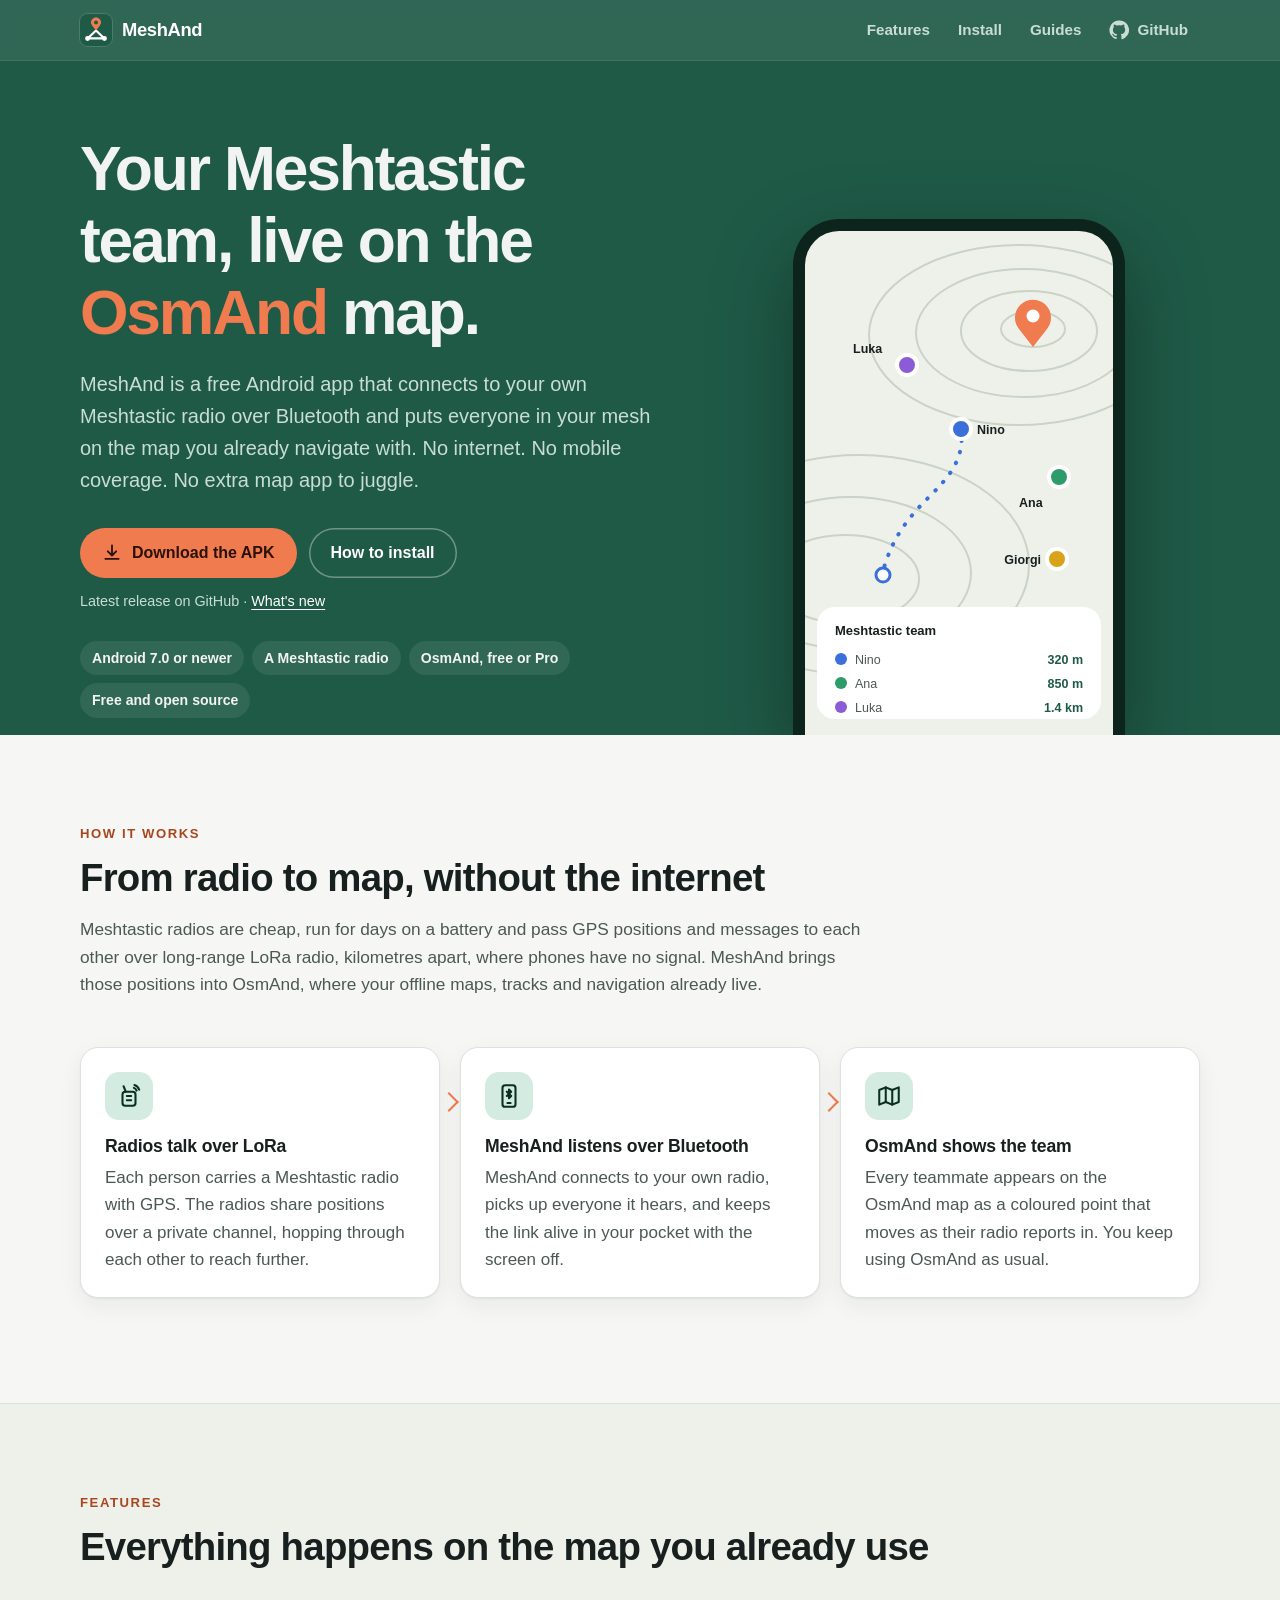
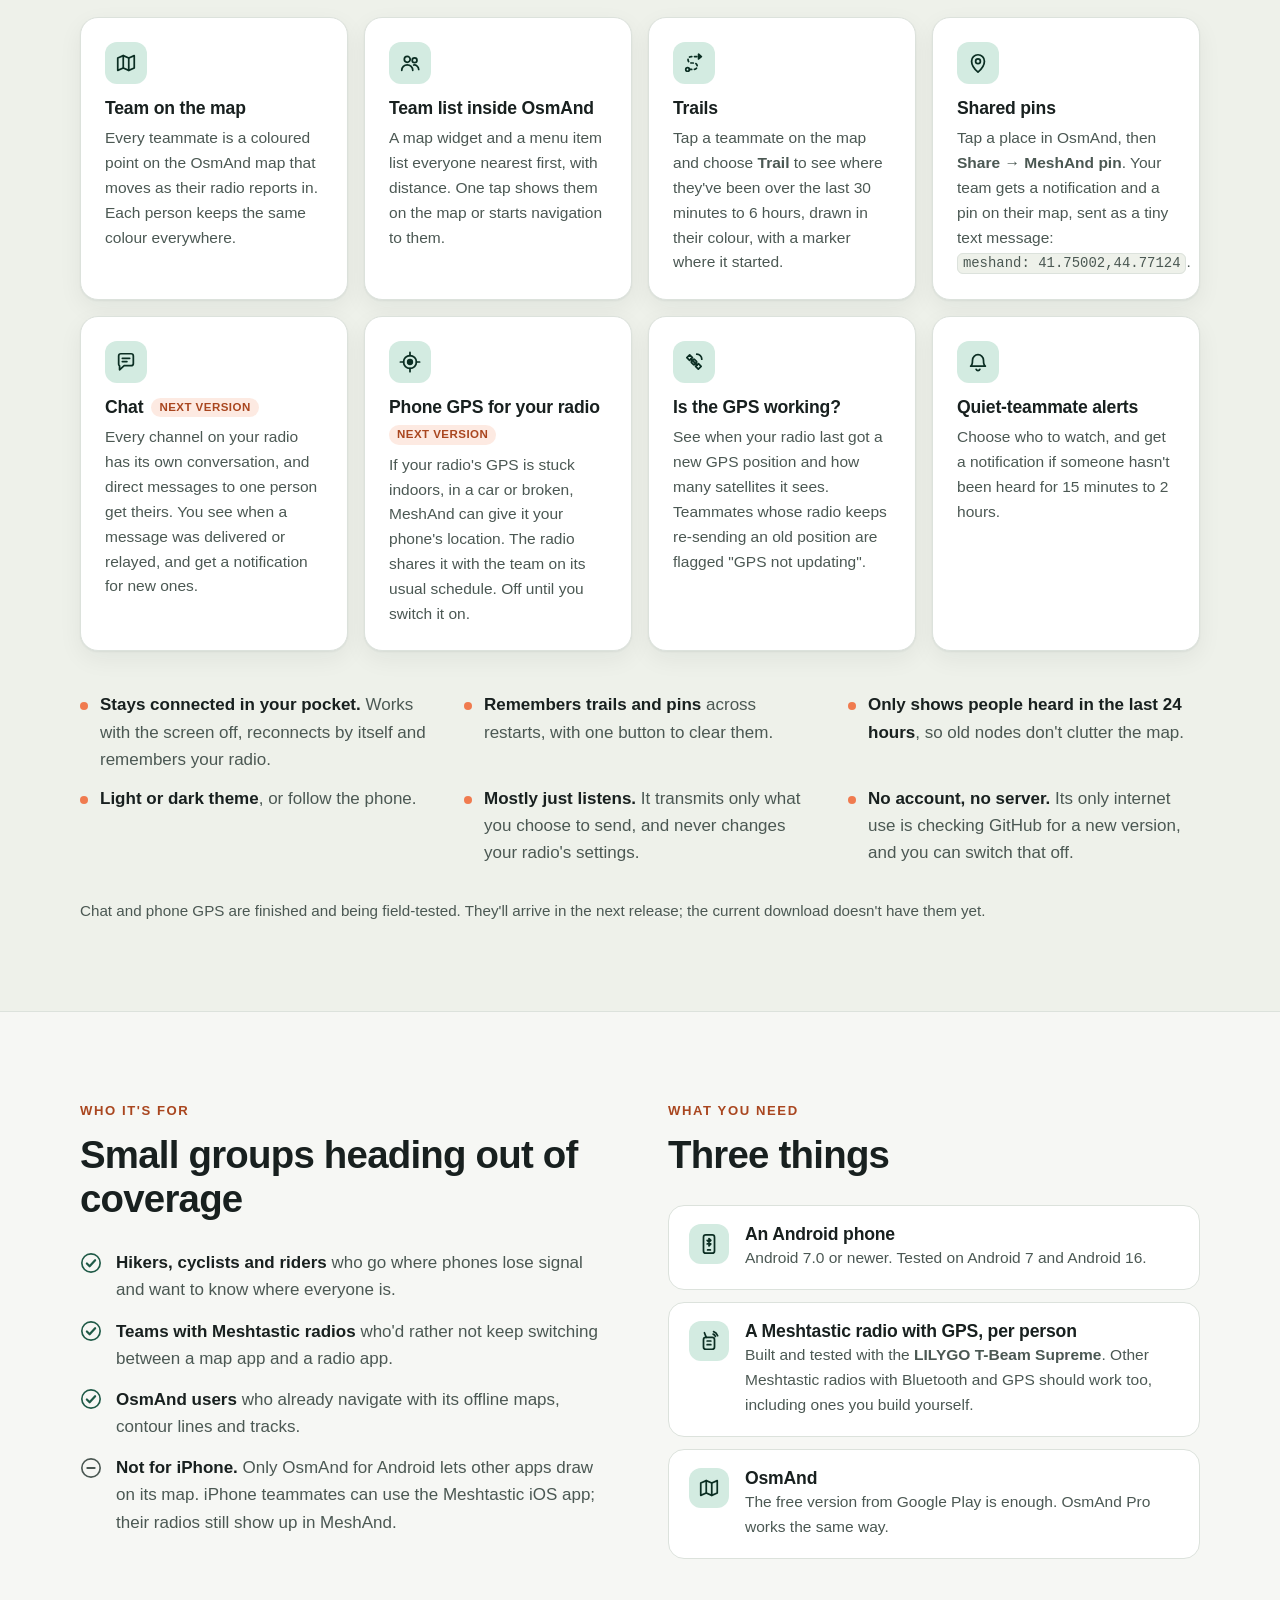
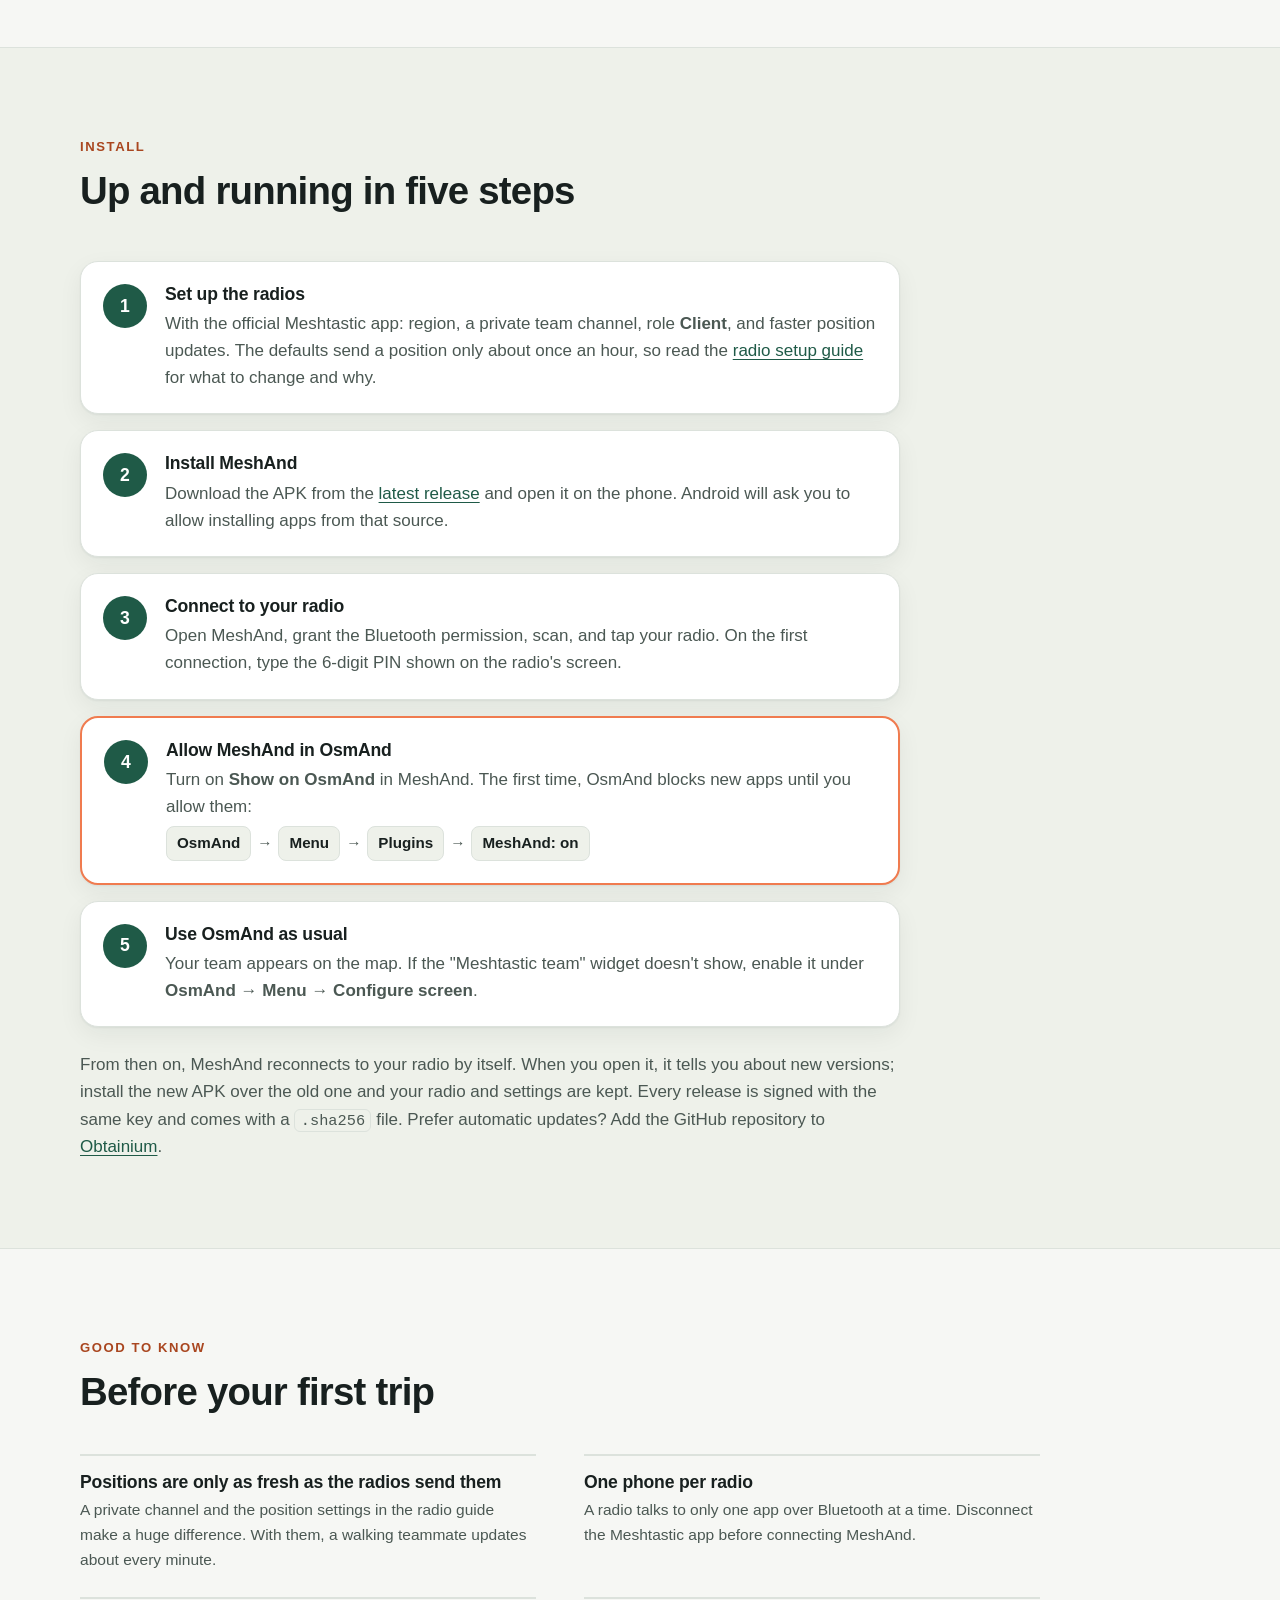
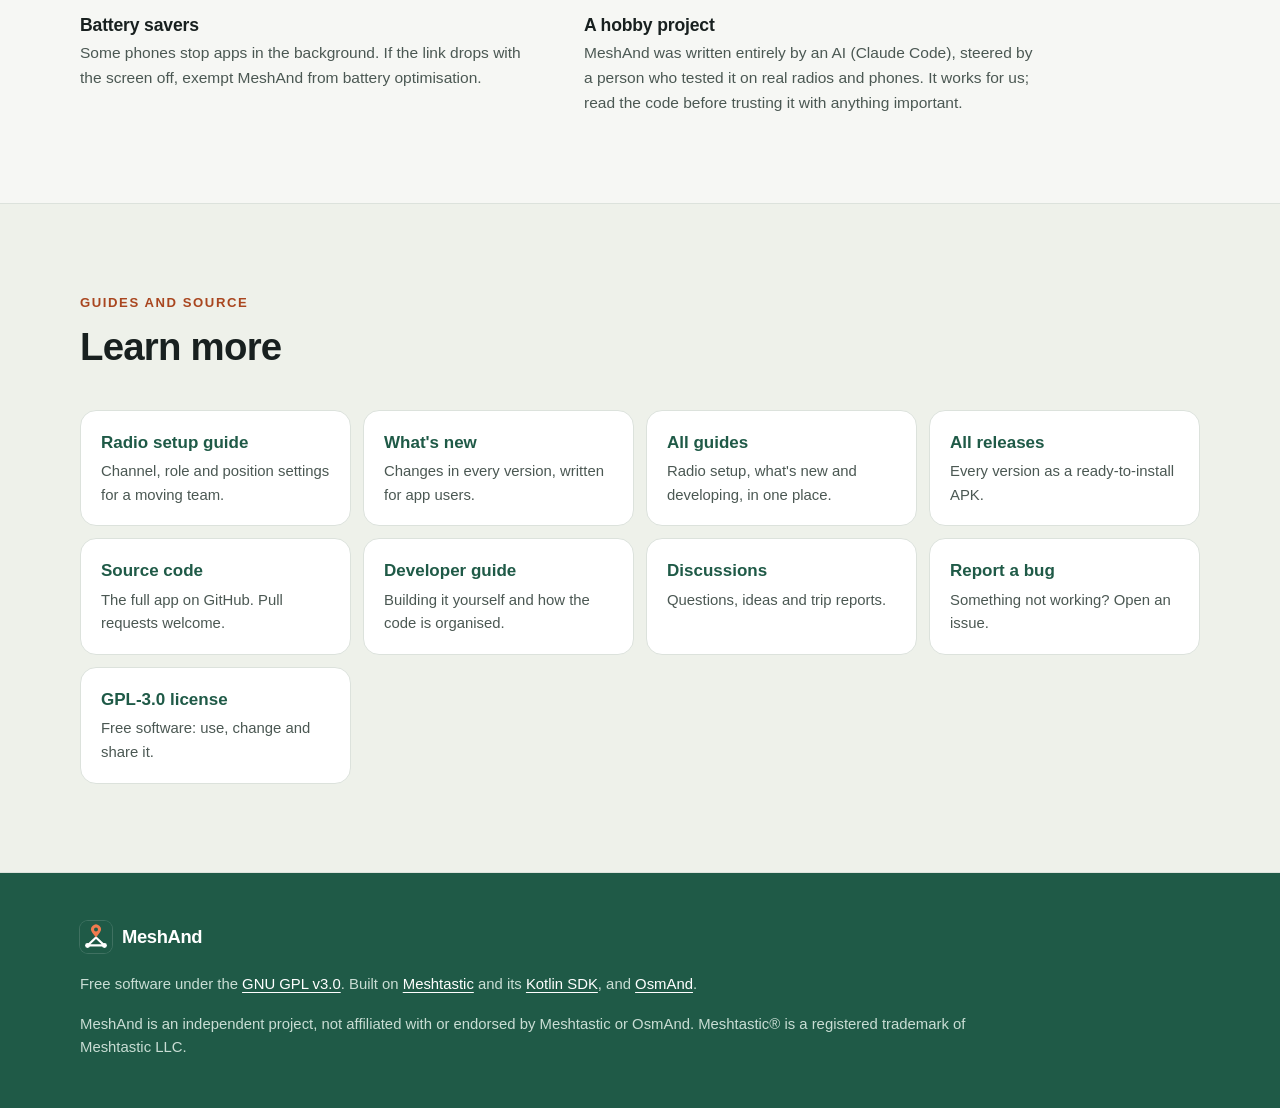
==== commit f2d86639: "Publish the docs/ guides and changelog on the site with MkDocs site/build.sh renders docs/*.md and C" ====
--- a/site/index.html
+++ b/site/index.html
@@ -249,7 +249,7 @@
     <nav aria-label="Main">
       <a href="#features">Features</a>
       <a href="#install">Install</a>
-      <a href="#docs">Guides</a>
+      <a href="docs/">Guides</a>
       <a class="gh" href="https://github.com/mategogiberidze/MeshAnd"><svg aria-hidden="true"><use href="#i-github"/></svg>GitHub</a>
     </nav>
   </div>
@@ -268,7 +268,7 @@
             <svg aria-hidden="true"><use href="#i-download"/></svg><span>Download the APK</span></a>
           <a class="btn btn-ghost" href="#install">How to install</a>
         </div>
-        <p class="release-meta" id="release-meta">Latest release on GitHub · <a href="https://github.com/mategogiberidze/MeshAnd/blob/main/CHANGELOG.md">What's new</a></p>
+        <p class="release-meta" id="release-meta">Latest release on GitHub · <a href="docs/changelog/">What's new</a></p>
         <ul class="chips" aria-label="Requirements">
           <li>Android 7.0 or newer</li>
           <li>A Meshtastic radio</li>
@@ -477,7 +477,7 @@
           <h3>Set up the radios</h3>
           <p>With the official Meshtastic app: region, a private team channel, role <b>Client</b>,
             and faster position updates. The defaults send a position only about once an hour, so
-            read the <a href="https://github.com/mategogiberidze/MeshAnd/blob/main/docs/radio-setup.md">radio setup guide</a>
+            read the <a href="docs/radio-setup/">radio setup guide</a>
             for what to change and why.</p>
         </div></li>
         <li><div>
@@ -537,11 +537,12 @@
       <p class="eyebrow">Guides and source</p>
       <h2>Learn more</h2>
       <div class="links">
-        <a href="https://github.com/mategogiberidze/MeshAnd/blob/main/docs/radio-setup.md"><b>Radio setup guide</b><span>Channel, role and position settings for a moving team.</span></a>
-        <a href="https://github.com/mategogiberidze/MeshAnd/blob/main/CHANGELOG.md"><b>What's new</b><span>Changes in every version, written for app users.</span></a>
+        <a href="docs/radio-setup/"><b>Radio setup guide</b><span>Channel, role and position settings for a moving team.</span></a>
+        <a href="docs/changelog/"><b>What's new</b><span>Changes in every version, written for app users.</span></a>
+        <a href="docs/"><b>All guides</b><span>Radio setup, what's new and developing, in one place.</span></a>
         <a href="https://github.com/mategogiberidze/MeshAnd/releases"><b>All releases</b><span>Every version as a ready-to-install APK.</span></a>
         <a href="https://github.com/mategogiberidze/MeshAnd"><b>Source code</b><span>The full app on GitHub. Pull requests welcome.</span></a>
-        <a href="https://github.com/mategogiberidze/MeshAnd/blob/main/docs/development.md"><b>Developer guide</b><span>Building it yourself and how the code is organised.</span></a>
+        <a href="docs/development/"><b>Developer guide</b><span>Building it yourself and how the code is organised.</span></a>
         <a href="https://github.com/mategogiberidze/MeshAnd/discussions"><b>Discussions</b><span>Questions, ideas and trip reports.</span></a>
         <a href="https://github.com/mategogiberidze/MeshAnd/issues/new/choose"><b>Report a bug</b><span>Something not working? Open an issue.</span></a>
         <a href="https://github.com/mategogiberidze/MeshAnd/blob/main/LICENSE"><b>GPL-3.0 license</b><span>Free software: use, change and share it.</span></a>
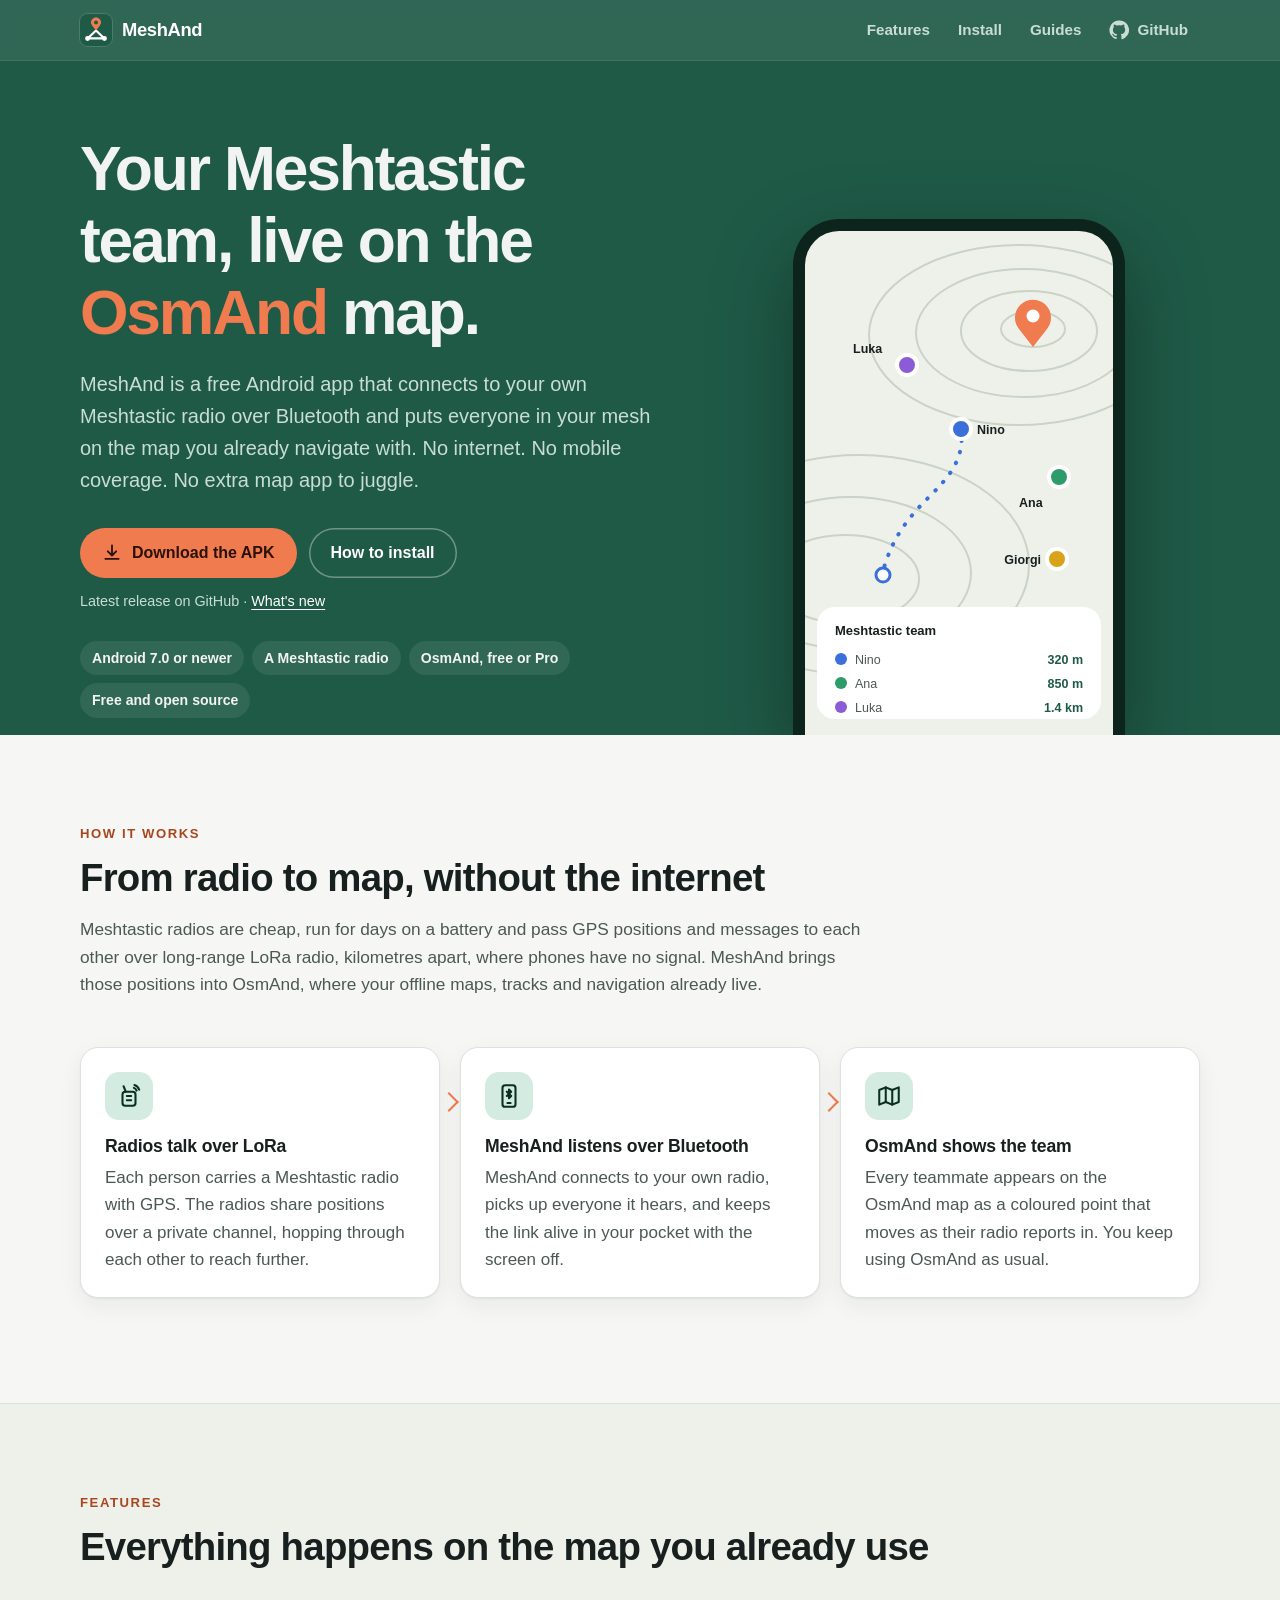
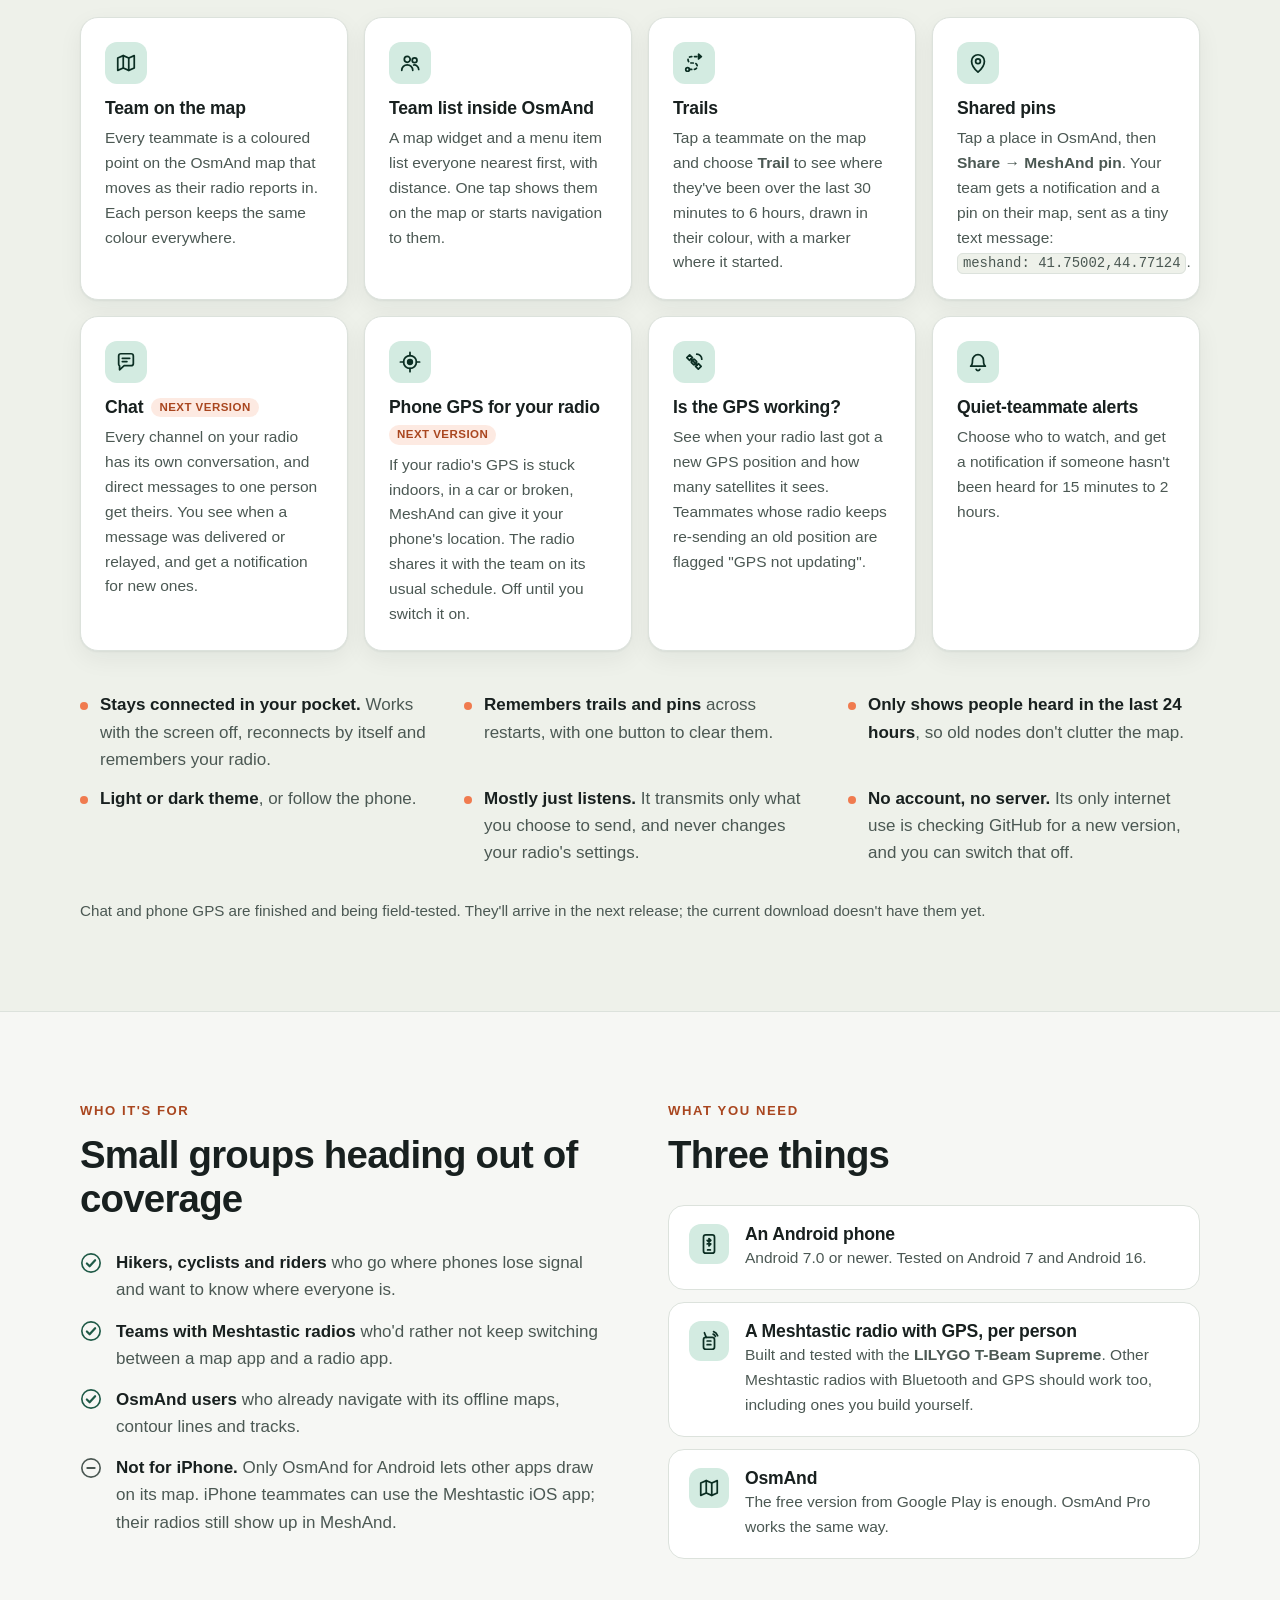
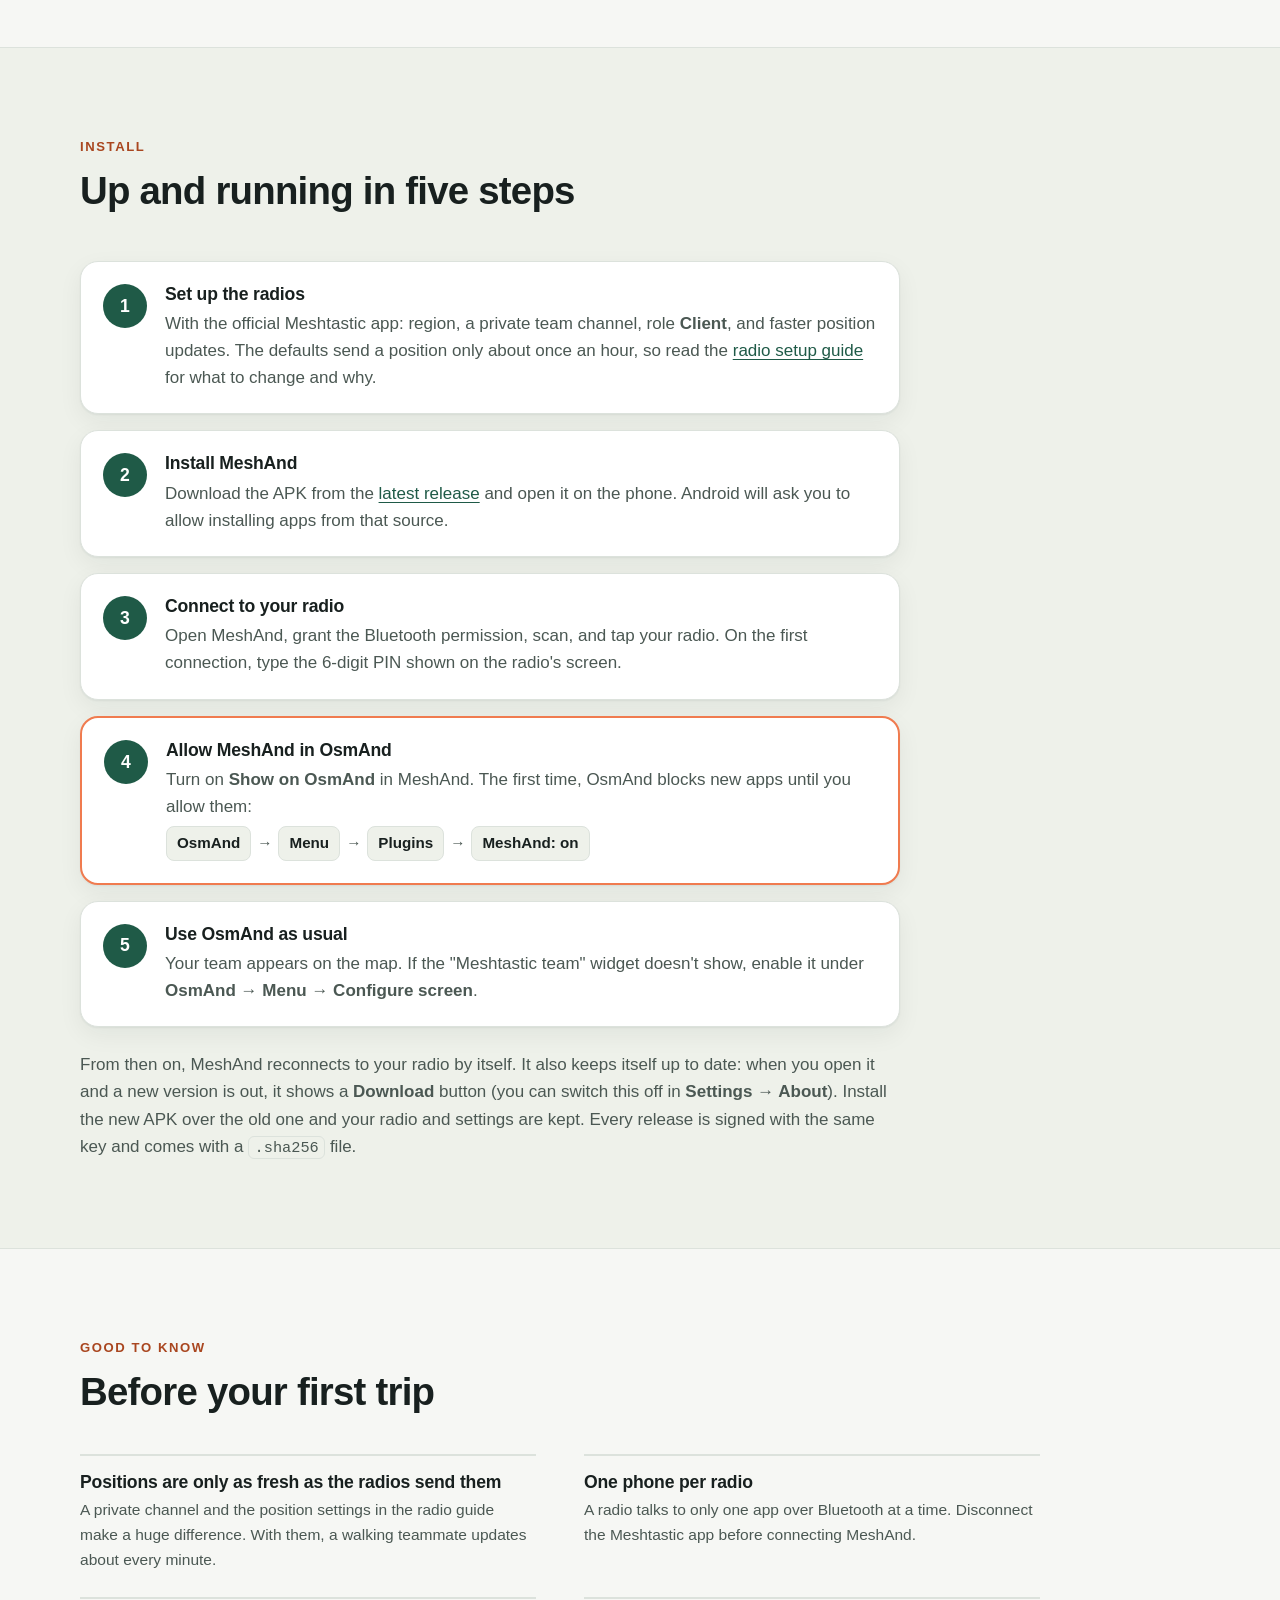
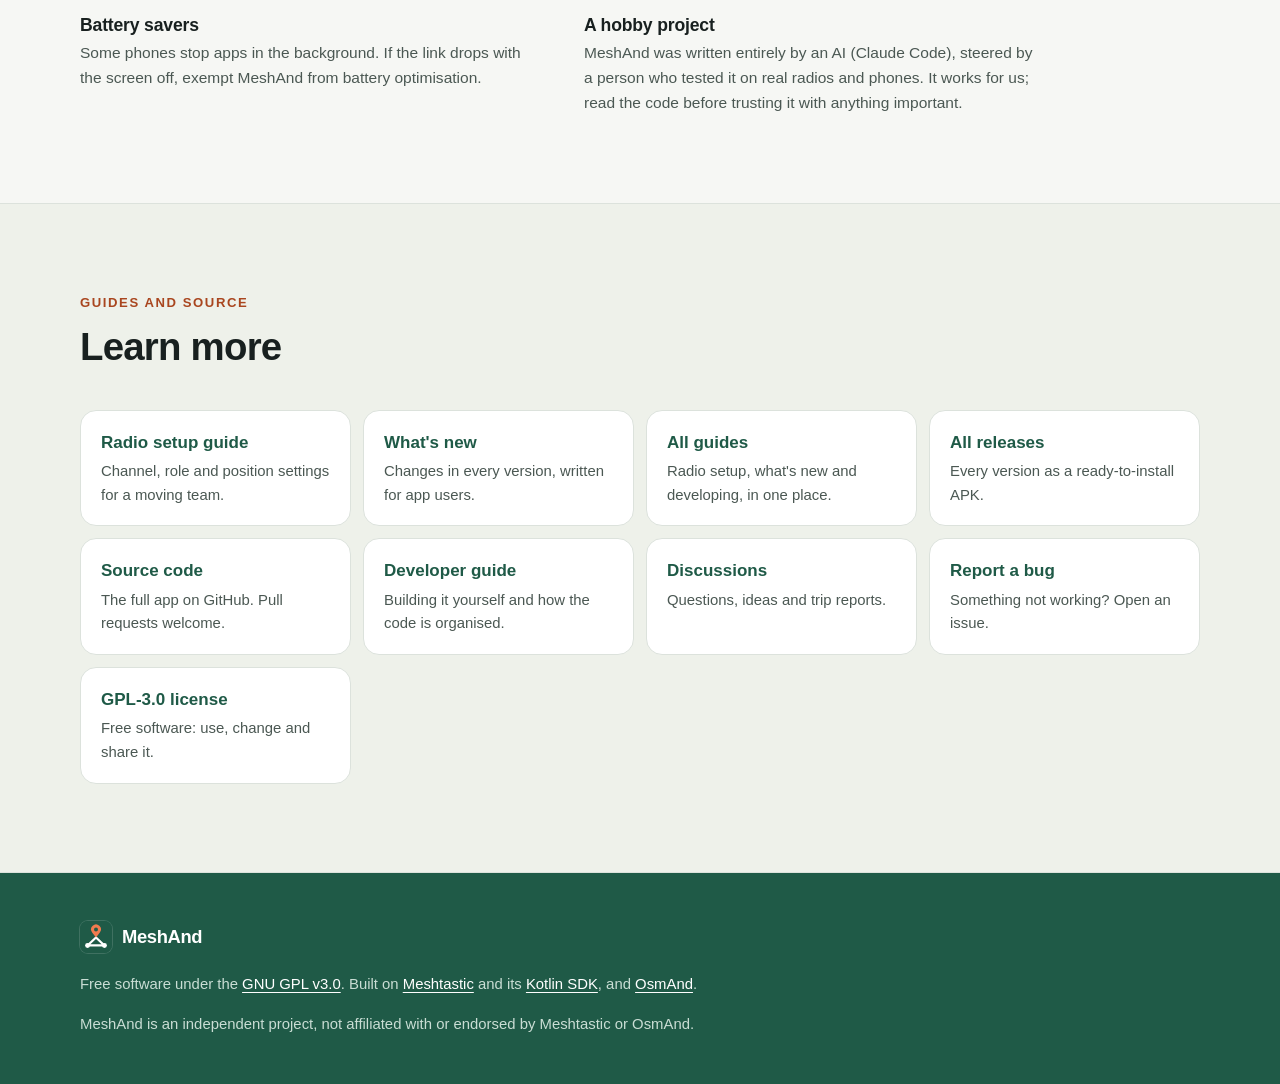
==== commit ac7df0eb: "Skip the CI build for docs-only changes; tidy the website text ci.yml gets a changes job (dorny/path" ====
--- a/site/index.html
+++ b/site/index.html
@@ -7,12 +7,12 @@
 <meta name="description" content="MeshAnd is a free Android app that connects to your Meshtastic radio over Bluetooth and shows your whole team live on the OsmAnd map. No internet or mobile coverage needed.">
 <meta name="theme-color" content="#1F5A47">
 <meta name="color-scheme" content="light dark">
-<link rel="canonical" href="https://mategogiberidze.github.io/MeshAnd/">
+<link rel="canonical" href="https://meshand.app/">
 <link rel="icon" type="image/svg+xml" href="data:image/svg+xml,%3Csvg xmlns='http://www.w3.org/2000/svg' viewBox='18 18 72 72'%3E%3Crect x='18' y='18' width='72' height='72' rx='14' fill='%231F5A47'/%3E%3Cpath d='M35 73L54 55L73 73Z' fill='none' stroke='%23fff' stroke-width='5' stroke-linejoin='round'/%3E%3Cpath d='M54 55L45.3 43.7A11 11 0 1 1 62.7 43.7ZM49.5 37a4.5 4.5 0 1 0 9 0a4.5 4.5 0 1 0-9 0Z' fill='%23F07B4F' fill-rule='evenodd'/%3E%3Ccircle cx='35' cy='73' r='5.5' fill='%23fff'/%3E%3Ccircle cx='73' cy='73' r='5.5' fill='%23fff'/%3E%3C/svg%3E">
 <meta property="og:type" content="website">
 <meta property="og:title" content="MeshAnd: your Meshtastic team on the OsmAnd map">
 <meta property="og:description" content="Free Android app: see everyone in your Meshtastic mesh live on the OsmAnd map. No internet or mobile coverage needed.">
-<meta property="og:url" content="https://mategogiberidze.github.io/MeshAnd/">
+<meta property="og:url" content="https://meshand.app/">
 <meta property="og:image" content="https://raw.githubusercontent.com/mategogiberidze/MeshAnd/main/docs/images/social-preview.png">
 <meta property="og:image:width" content="1280">
 <meta property="og:image:height" content="640">
@@ -502,11 +502,11 @@
             under <b>OsmAnd → Menu → Configure screen</b>.</p>
         </div></li>
       </ol>
-      <p class="after">From then on, MeshAnd reconnects to your radio by itself. When you open it,
-        it tells you about new versions; install the new APK over the old one and your radio and
-        settings are kept. Every release is signed with the same key and comes with a
-        <code>.sha256</code> file. Prefer automatic updates? Add the GitHub repository to
-        <a href="https://github.com/ImranR98/Obtainium">Obtainium</a>.</p>
+      <p class="after">From then on, MeshAnd reconnects to your radio by itself. It also keeps
+        itself up to date: when you open it and a new version is out, it shows a <b>Download</b>
+        button (you can switch this off in <b>Settings → About</b>). Install the new APK over the
+        old one and your radio and settings are kept. Every release is signed with the same key and
+        comes with a <code>.sha256</code> file.</p>
     </div>
   </section>
 
@@ -558,8 +558,7 @@
       Built on <a href="https://meshtastic.org">Meshtastic</a> and its
       <a href="https://github.com/meshtastic/meshtastic-sdk">Kotlin SDK</a>, and
       <a href="https://osmand.net">OsmAnd</a>.</p>
-    <p>MeshAnd is an independent project, not affiliated with or endorsed by Meshtastic or OsmAnd.
-      Meshtastic® is a registered trademark of Meshtastic LLC.</p>
+    <p>MeshAnd is an independent project, not affiliated with or endorsed by Meshtastic or OsmAnd.</p>
   </div>
 </footer>
 
